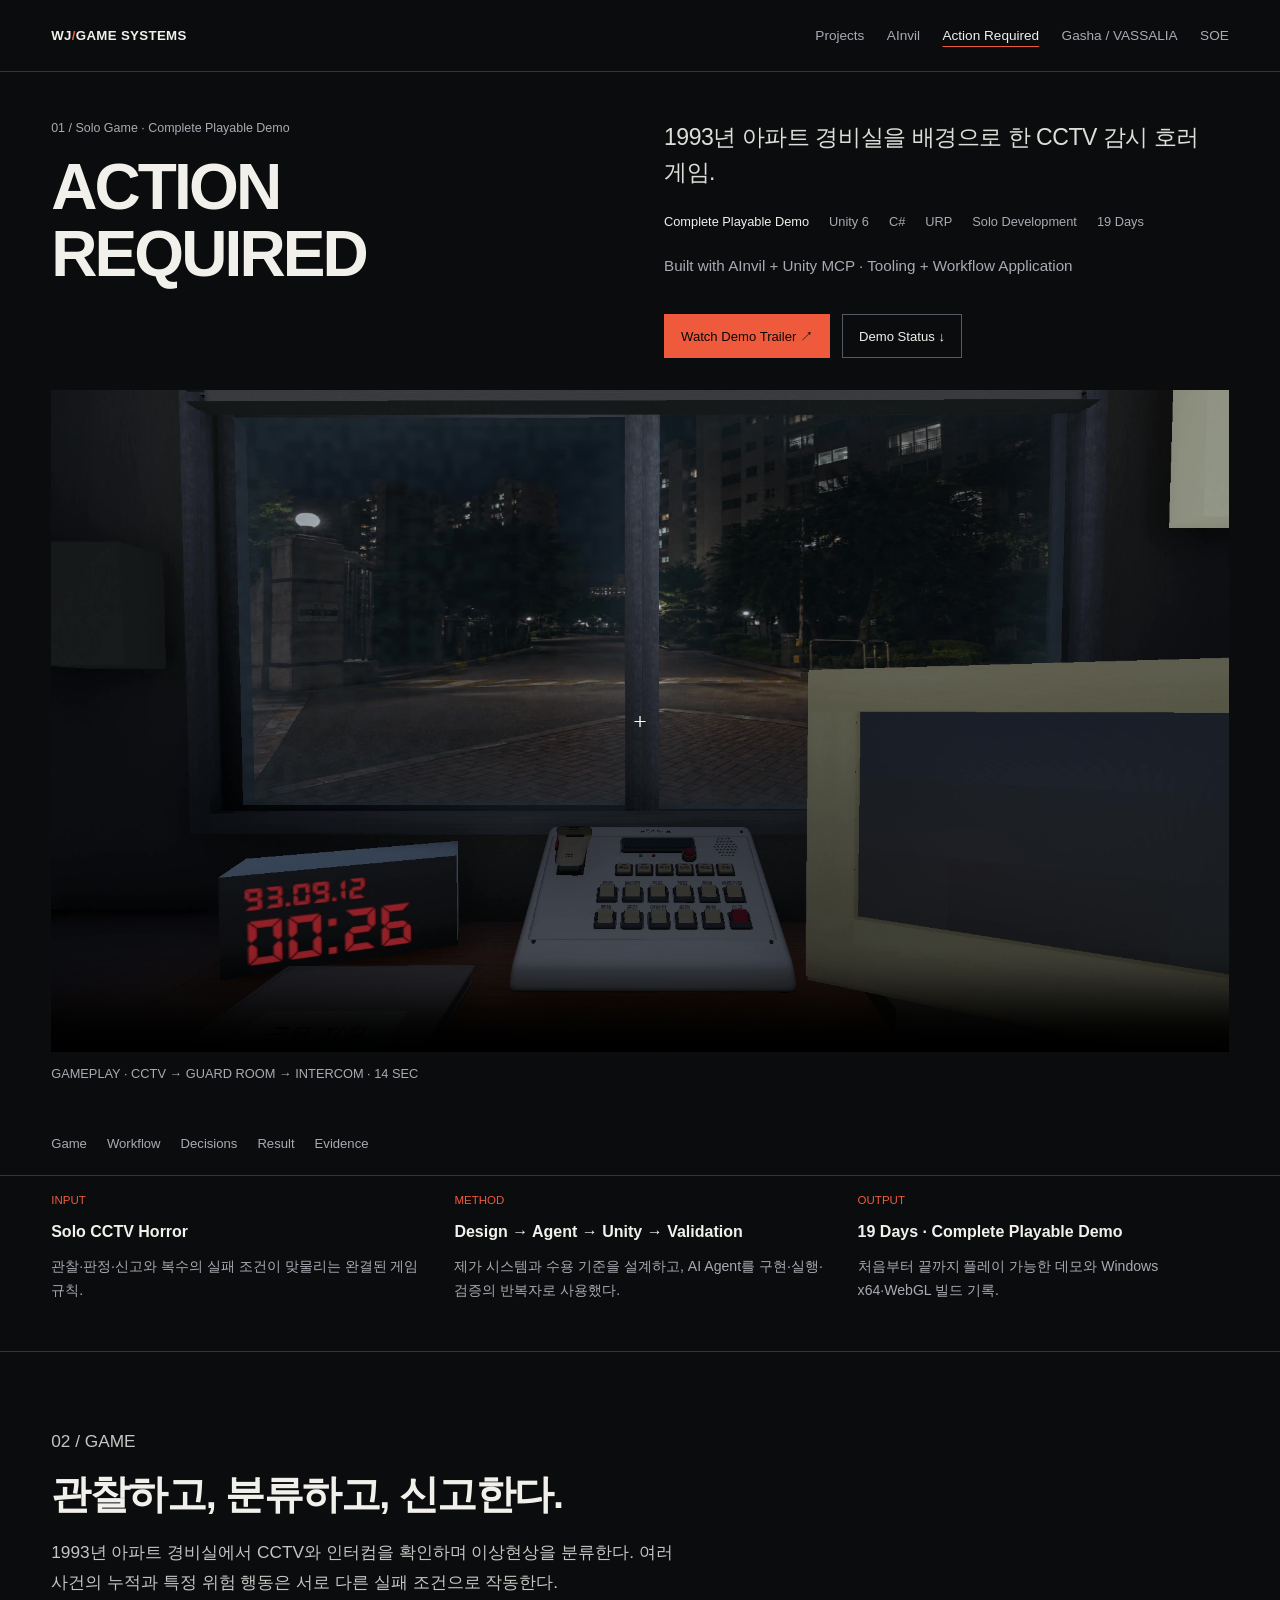
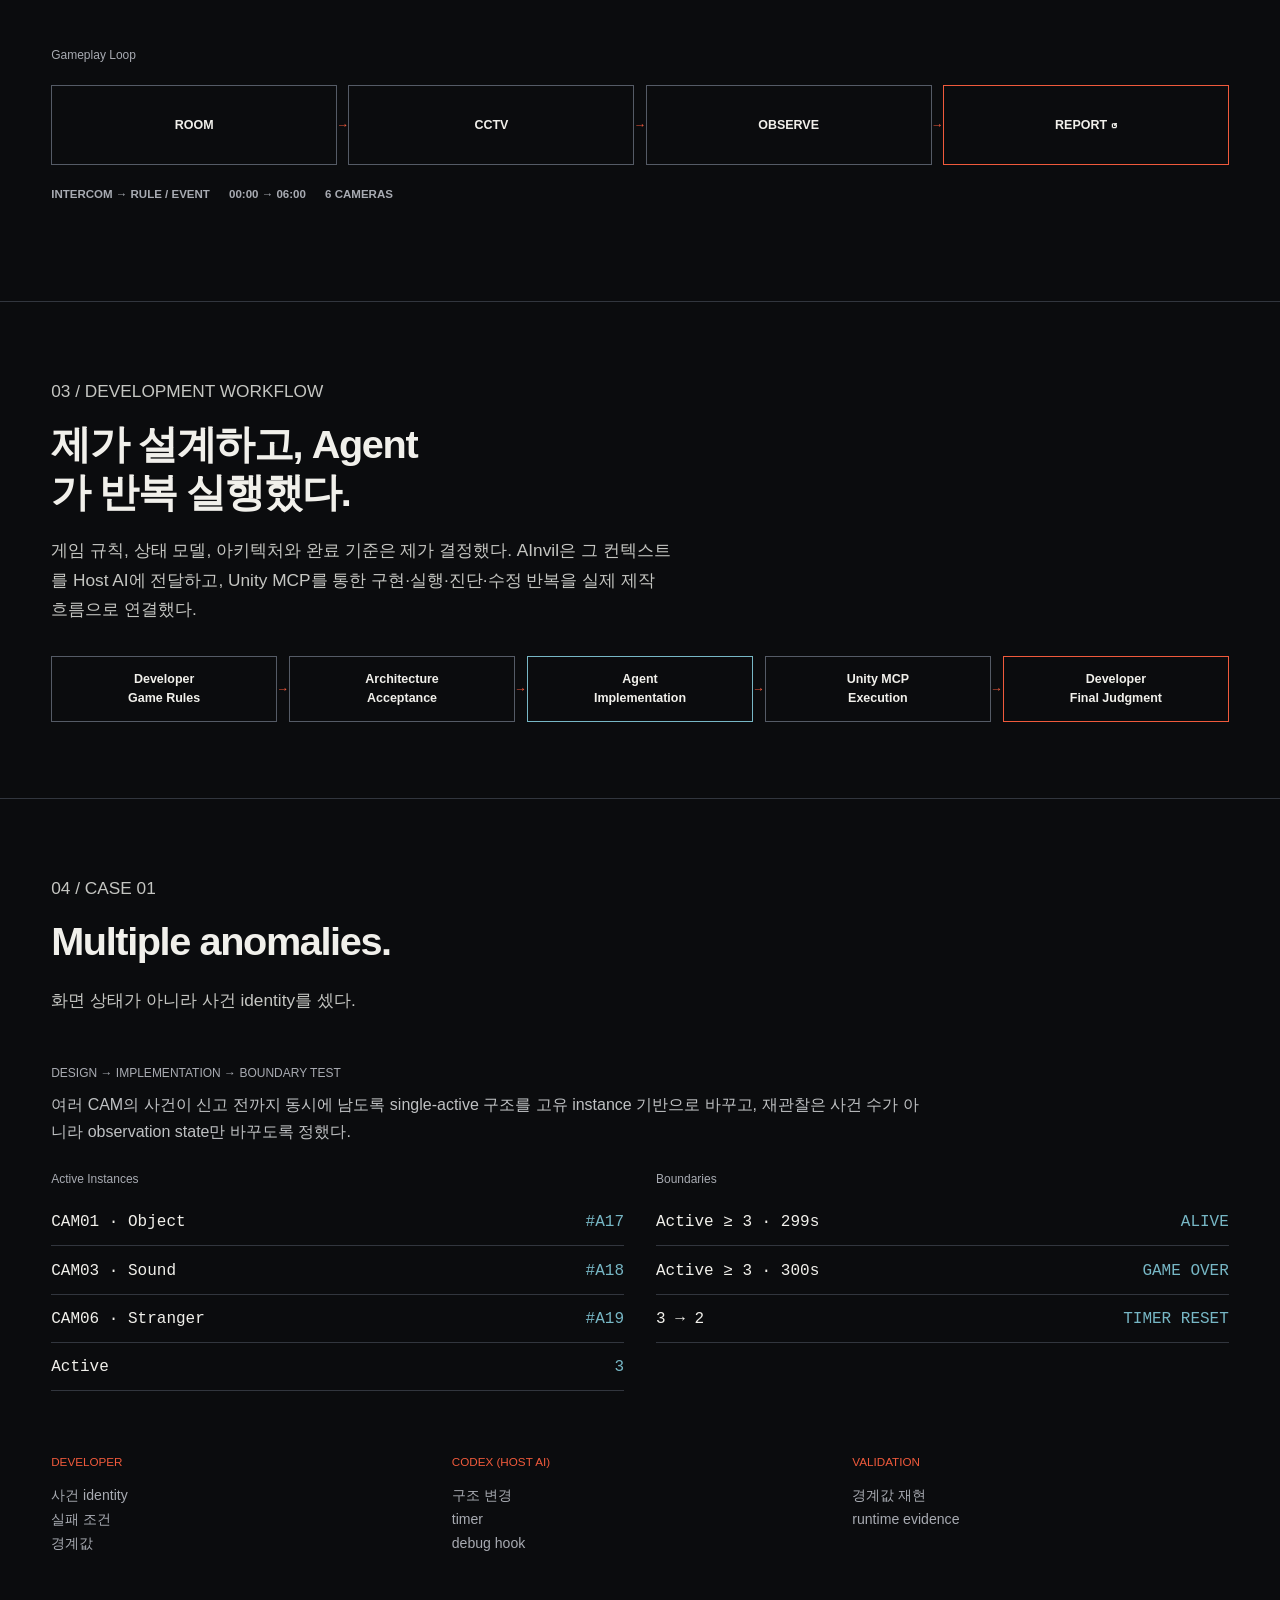
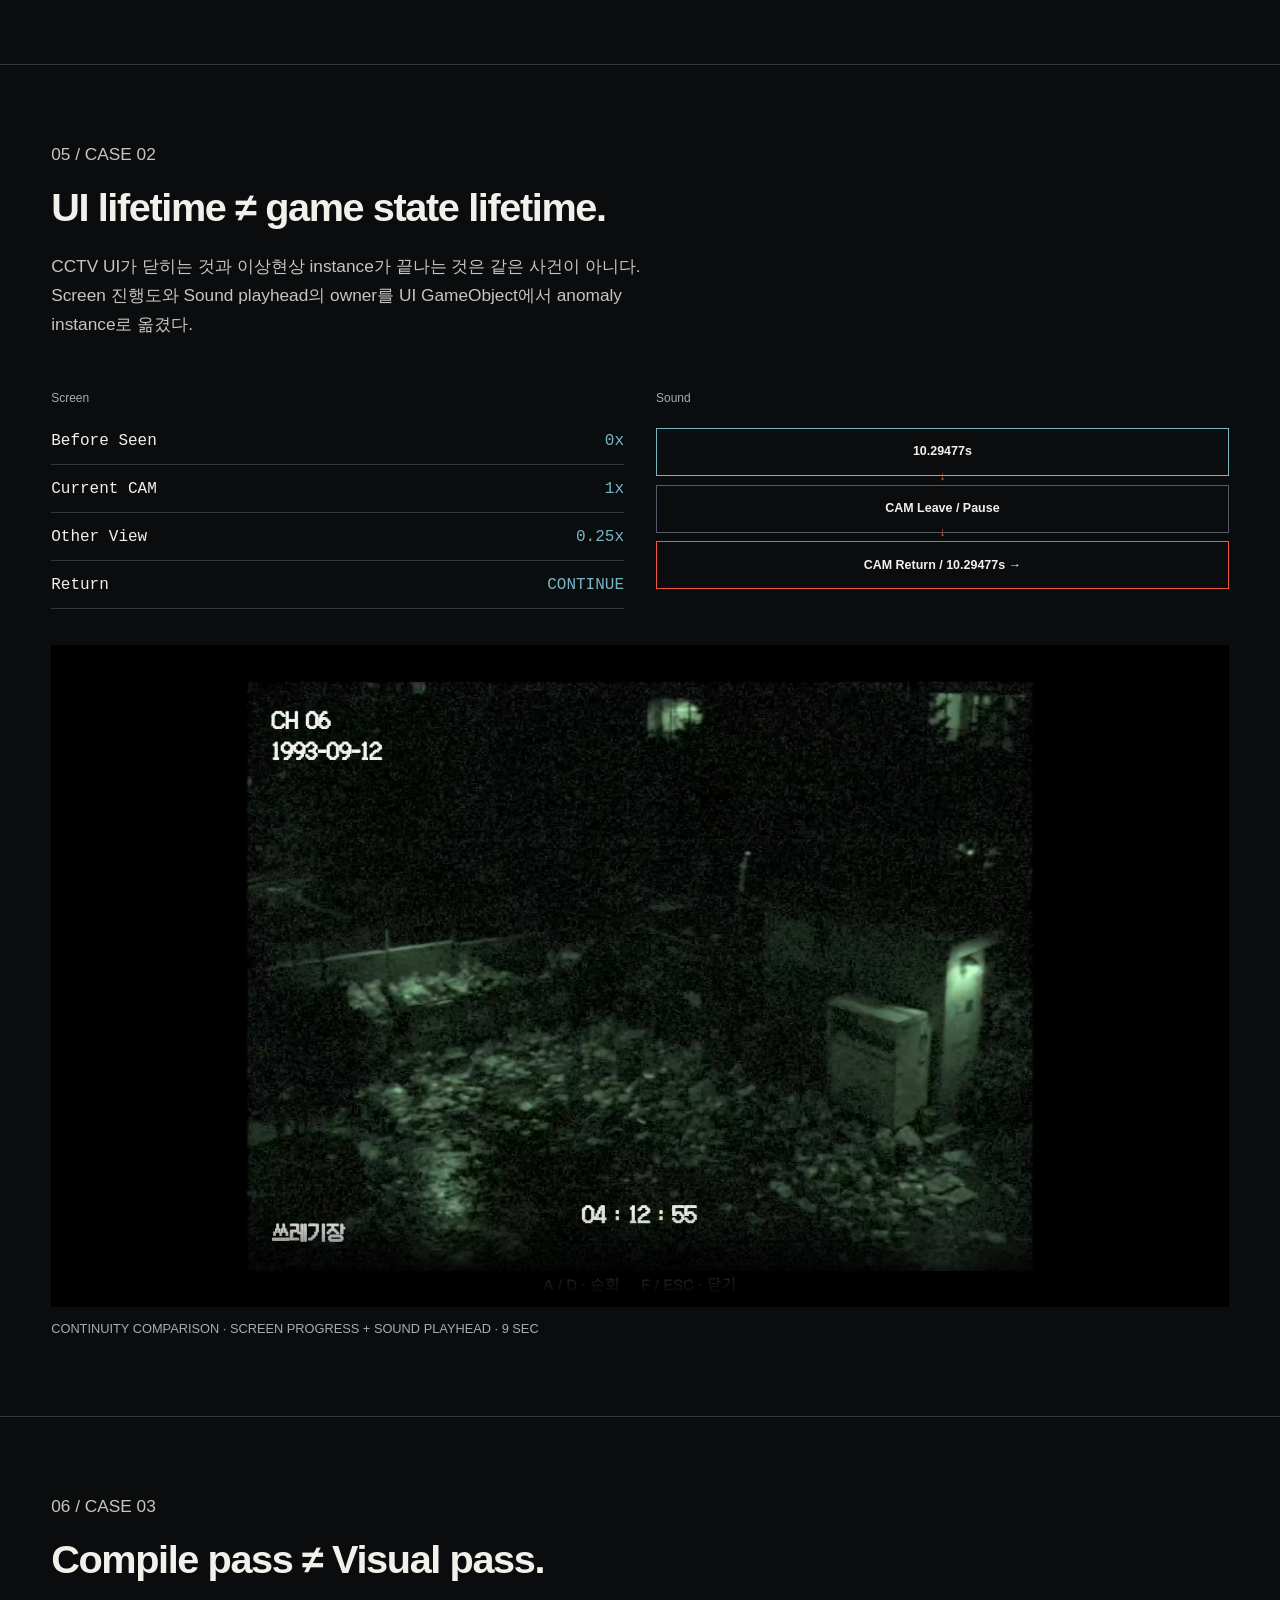
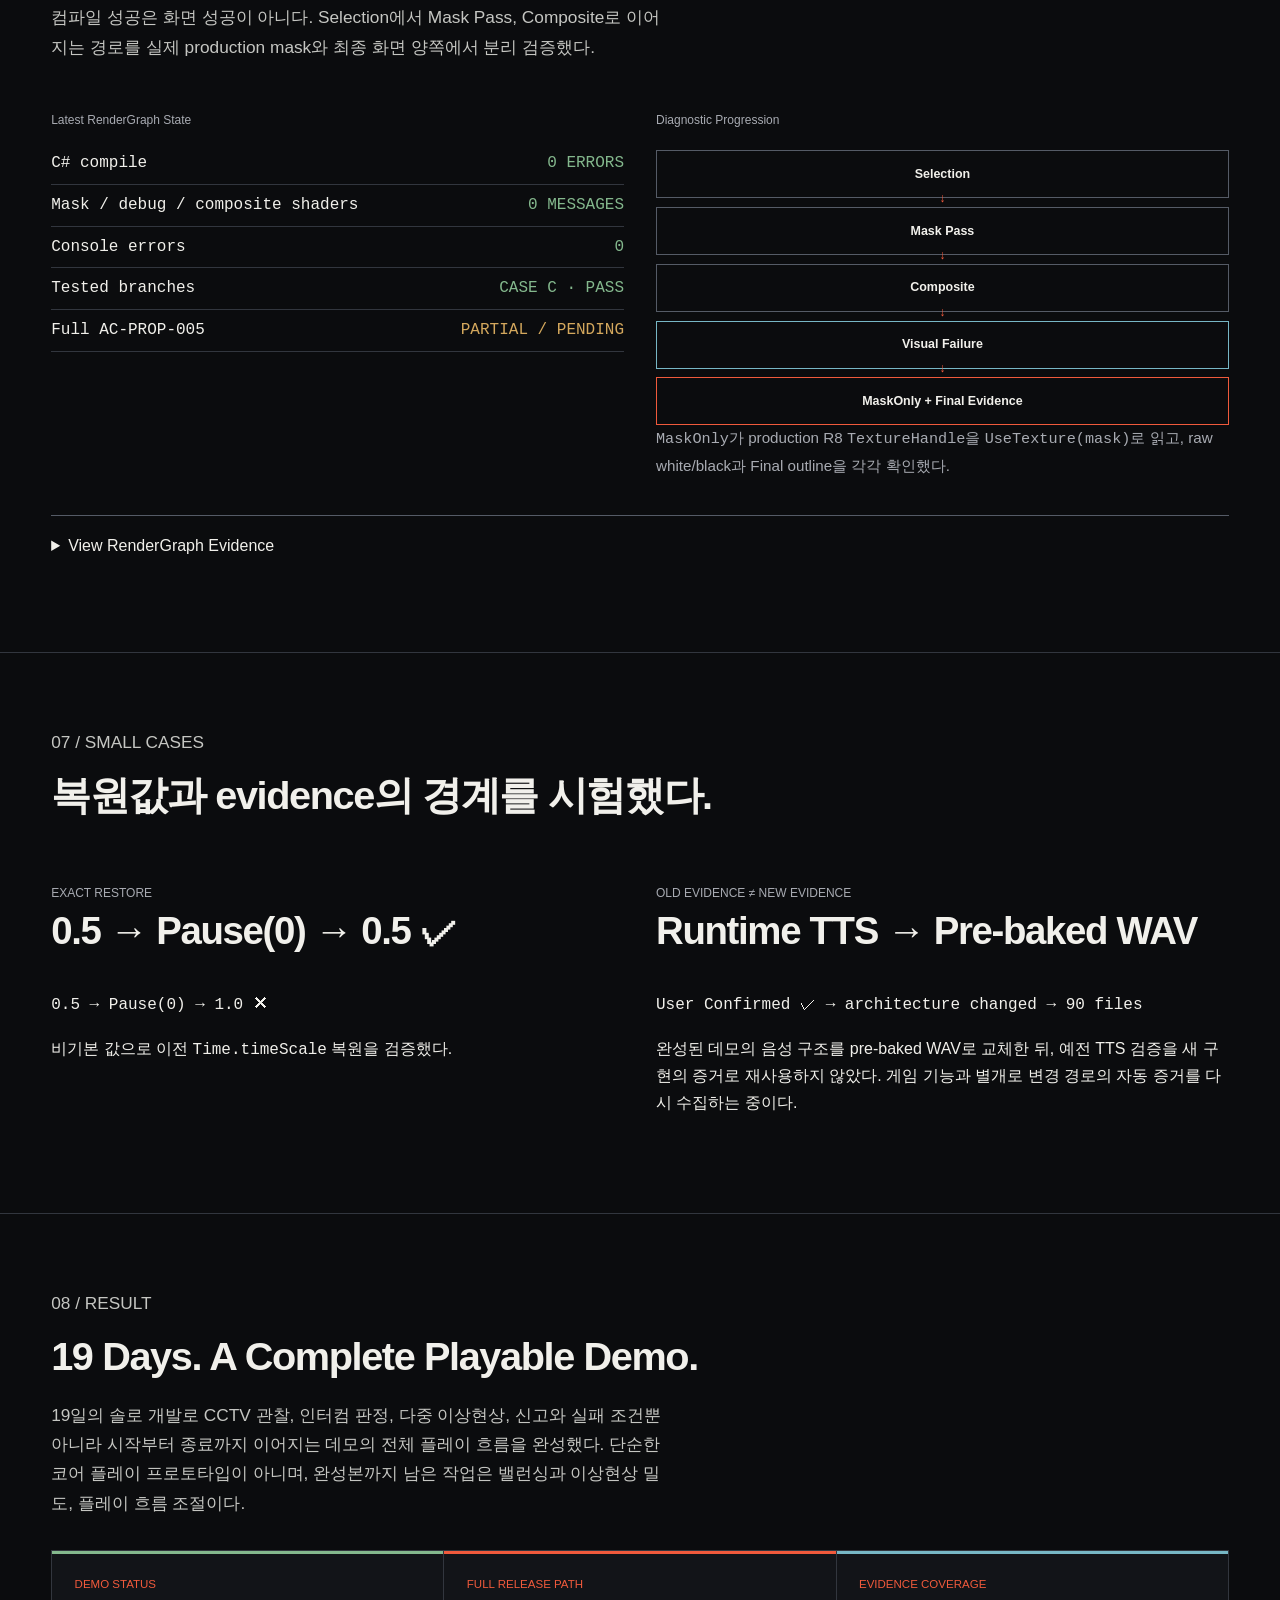
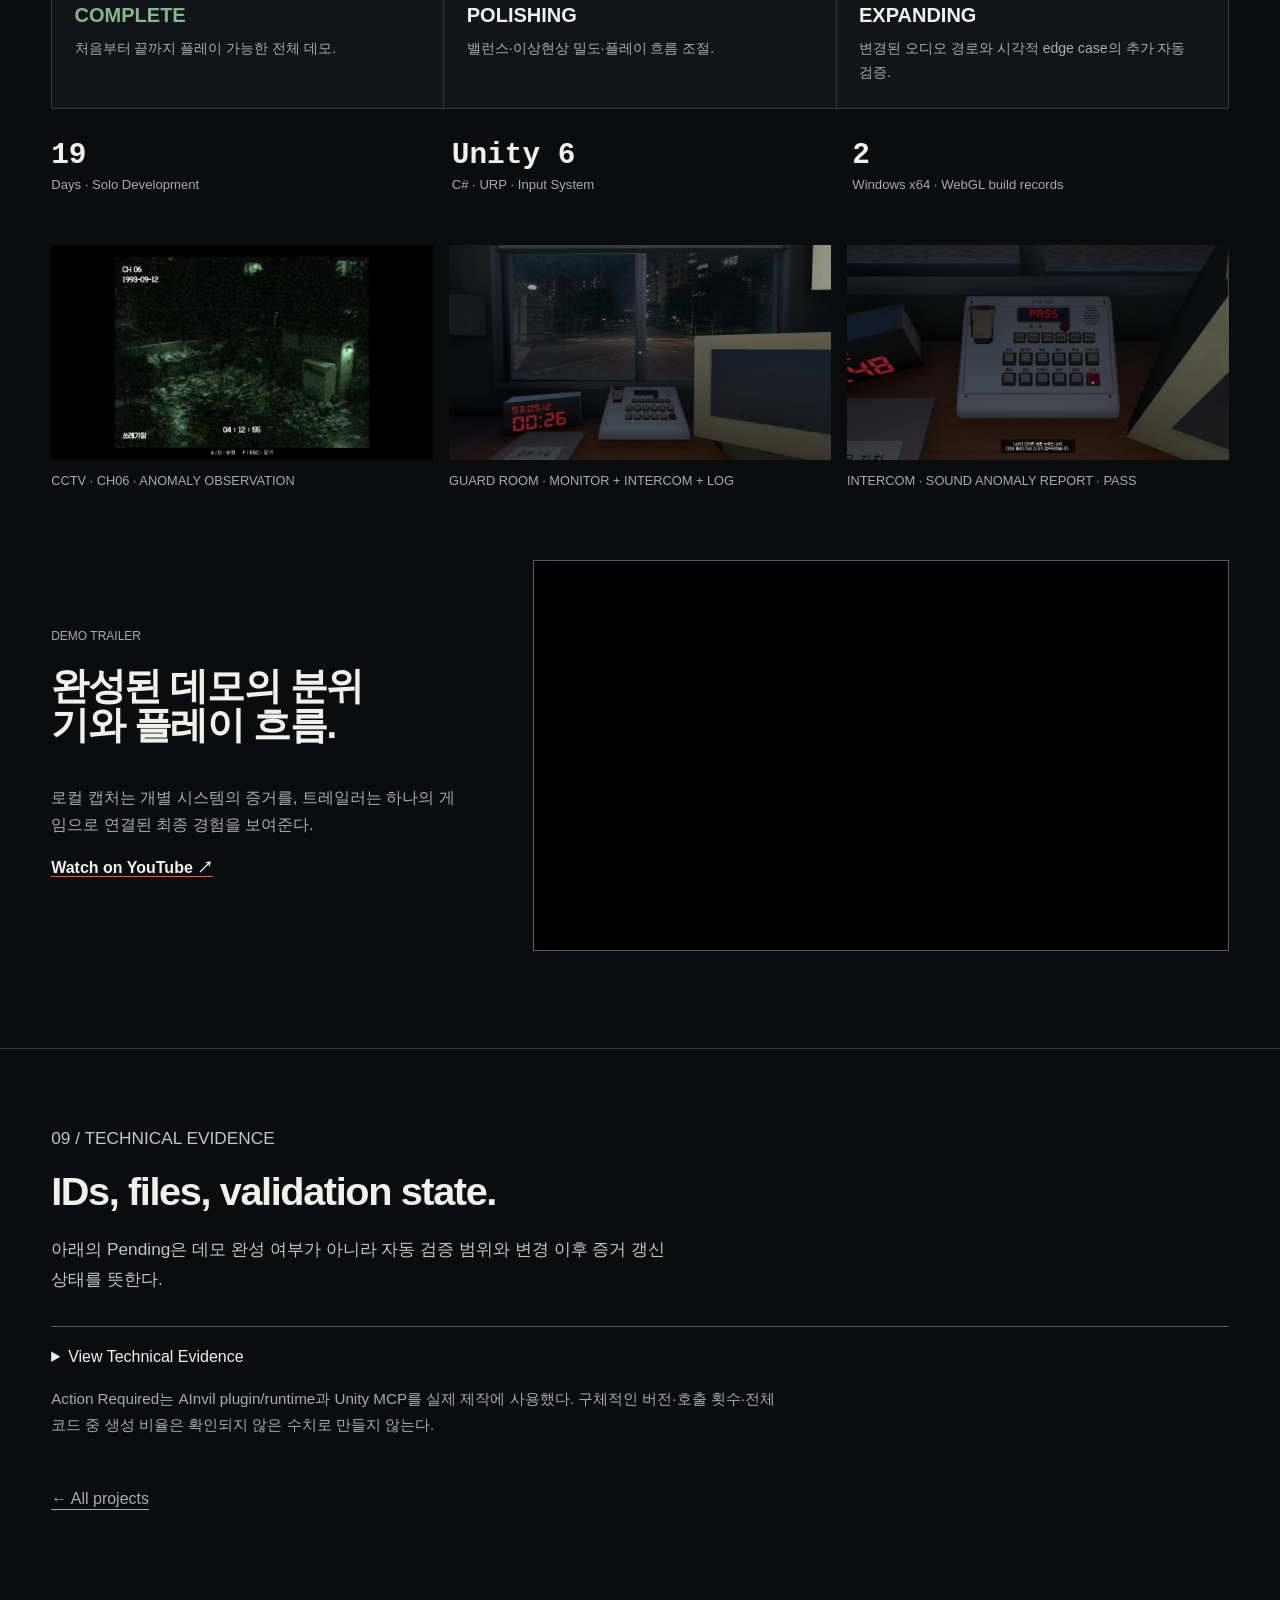
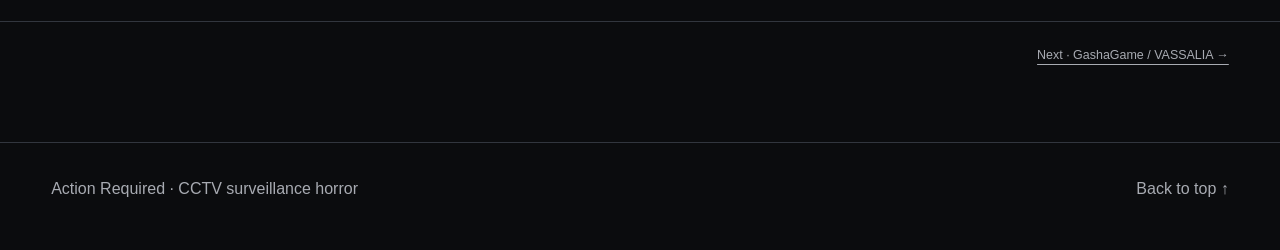
==== projects/action-required/index.html @ 894d9d66 "Initial commit" ====
<!doctype html>
<html lang="ko">
<head>
  <meta charset="utf-8"><meta name="viewport" content="width=device-width, initial-scale=1">
  <title>Action Required — Complete Playable Demo</title>
  <meta name="description" content="19일 만에 완성한 Unity CCTV 감시 호러 플레이어블 데모. AInvil과 Unity MCP를 구현과 검증에 사용한 사례.">
  <meta property="og:type" content="article"><meta property="og:title" content="Action Required — Complete Playable Demo"><meta property="og:description" content="게임 규칙, AI-assisted implementation, Unity 실행과 검증을 연결해 19일 만에 완성한 CCTV 호러 데모.">
  <link rel="icon" href="../../assets/icons/favicon.svg" type="image/svg+xml"><link rel="stylesheet" href="../../styles/base.css?v=20260905-case04"><link rel="stylesheet" href="../../styles/layout.css?v=20260905-case04"><link rel="stylesheet" href="../../styles/components.css?v=20260906-positioning01"><link rel="stylesheet" href="../../styles/project.css?v=20260906-positioning01">
  <link rel="stylesheet" href="../../styles/editorial.css?v=20260906-editorial01">
</head>
<body class="project-page action-page">
  <a class="skip-link" href="#content">본문으로 이동</a>
  <header class="site-header"><a class="wordmark" href="../../index.html">WJ<span>/</span>GAME SYSTEMS</a><nav class="site-nav" aria-label="주요 탐색"><a href="../../index.html">Projects</a><a href="../ainvil/index.html">AInvil</a><a href="./index.html" aria-current="page">Action Required</a><a href="../gashagame-vassalia/index.html">Gasha / VASSALIA</a><a href="../soe/index.html">SOE</a></nav></header>
  <main id="content">
    <section class="hero" aria-labelledby="action-title"><div class="hero-copy"><p class="eyebrow">01 / Solo Game · Complete Playable Demo</p><h1 class="long-title" id="action-title">ACTION<br>REQUIRED</h1><p class="hero-lead">1993년 아파트 경비실을 배경으로 한 CCTV 감시 호러 게임.</p><ul class="project-meta" aria-label="프로젝트 정보"><li>Complete Playable Demo</li><li>Unity 6</li><li>C#</li><li>URP</li><li>Solo Development</li><li>19 Days</li></ul><p class="hero-note">Built with AInvil + Unity MCP · Tooling + Workflow Application</p><div class="hero-actions"><a class="action-link action-link--primary" href="https://youtu.be/4WAs9jlsazg?si=5Ig5pJ_GZCzMAuBr" target="_blank" rel="noreferrer">Watch Demo Trailer ↗</a><a class="action-link" href="#result">Demo Status ↓</a></div></div><figure class="evidence-shot project-video project-video--hero"><video autoplay muted loop controls playsinline preload="metadata" poster="../../assets/ActionRequired/action-required-guard-room.jpg" aria-label="CCTV 관찰, 경비실, 인터컴으로 이어지는 Action Required 게임플레이"><source src="../../assets/ActionRequired/action-required-hero.mp4" type="video/mp4"></video><figcaption>GAMEPLAY · CCTV → GUARD ROOM → INTERCOM · 14 SEC</figcaption></figure></section>
    <nav class="case-nav" aria-label="Action Required 사례 바로가기"><a href="#game">Game</a><a href="#workflow">Workflow</a><a href="#case-01">Decisions</a><a href="#result">Result</a><a href="#evidence">Evidence</a></nav>

    <section class="project-brief" aria-label="Action Required 제작 요약">
      <article><span>INPUT</span><strong>Solo CCTV Horror</strong><p>관찰·판정·신고와 복수의 실패 조건이 맞물리는 완결된 게임 규칙.</p></article>
      <article><span>METHOD</span><strong>Design → Agent → Unity → Validation</strong><p>제가 시스템과 수용 기준을 설계하고, AI Agent를 구현·실행·검증의 반복자로 사용했다.</p></article>
      <article><span>OUTPUT</span><strong>19 Days · Complete Playable Demo</strong><p>처음부터 끝까지 플레이 가능한 데모와 Windows x64·WebGL 빌드 기록.</p></article>
    </section>

    <section class="section" id="game" aria-labelledby="game-title"><div class="section-intro"><p class="section-label">02 / GAME</p><div><h2 id="game-title">관찰하고, 분류하고, 신고한다.</h2><p>1993년 아파트 경비실에서 CCTV와 인터컴을 확인하며 이상현상을 분류한다. 여러 사건의 누적과 특정 위험 행동은 서로 다른 실패 조건으로 작동한다.</p></div></div><div class="diagram"><p class="diagram-title">Gameplay Loop</p><div class="game-loop"><div class="flow-node">ROOM</div><div class="flow-node">CCTV</div><div class="flow-node">OBSERVE</div><div class="flow-node flow-node--accent">REPORT ↺</div></div><div class="chip-row"><span class="chip">INTERCOM → RULE / EVENT</span><span class="chip">00:00 → 06:00</span><span class="chip">6 CAMERAS</span></div></div></section>

    <section class="section" id="workflow" aria-labelledby="workflow-title"><div class="section-intro"><p class="section-label">03 / DEVELOPMENT WORKFLOW</p><div><h2 id="workflow-title">제가 설계하고, Agent가 반복 실행했다.</h2><p>게임 규칙, 상태 모델, 아키텍처와 완료 기준은 제가 결정했다. AInvil은 그 컨텍스트를 Host AI에 전달하고, Unity MCP를 통한 구현·실행·진단·수정 반복을 실제 제작 흐름으로 연결했다.</p></div></div><div class="flow-row" aria-label="개발 흐름"><div class="flow-node">Developer<br>Game Rules</div><div class="flow-node">Architecture<br>Acceptance</div><div class="flow-node flow-node--cool">Agent<br>Implementation</div><div class="flow-node">Unity MCP<br>Execution</div><div class="flow-node flow-node--accent">Developer<br>Final Judgment</div></div></section>

    <section class="section" id="case-01" aria-labelledby="case-01-title"><div class="section-intro"><p class="section-label">04 / CASE 01</p><div><h2 id="case-01-title">Multiple anomalies.</h2><p class="case-subtitle">화면 상태가 아니라 사건 identity를 셌다.</p></div></div><article class="case-study"><p class="case-tag">DESIGN → IMPLEMENTATION → BOUNDARY TEST</p><p class="case-body">여러 CAM의 사건이 신고 전까지 동시에 남도록 single-active 구조를 고유 instance 기반으로 바꾸고, 재관찰은 사건 수가 아니라 observation state만 바꾸도록 정했다.</p><div class="case-split"><div class="diagram"><p class="diagram-title">Active Instances</p><div class="metric-list"><div class="metric-line"><span>CAM01 · Object</span><span>#A17</span></div><div class="metric-line"><span>CAM03 · Sound</span><span>#A18</span></div><div class="metric-line"><span>CAM06 · Stranger</span><span>#A19</span></div><div class="metric-line"><span>Active</span><span>3</span></div></div></div><div class="diagram"><p class="diagram-title">Boundaries</p><div class="metric-list"><div class="metric-line"><span>Active ≥ 3 · 299s</span><span class="status-pass">ALIVE</span></div><div class="metric-line"><span>Active ≥ 3 · 300s</span><span class="status-fail">GAME OVER</span></div><div class="metric-line"><span>3 → 2</span><span>TIMER RESET</span></div></div></div></div><div class="ownership-grid"><div><strong>DEVELOPER</strong><p>사건 identity<br>실패 조건<br>경계값</p></div><div><strong>CODEX (HOST AI)</strong><p>구조 변경<br>timer<br>debug hook</p></div><div><strong>VALIDATION</strong><p>경계값 재현<br>runtime evidence</p></div></div></article></section>

    <section class="section" id="case-02" aria-labelledby="case-02-title"><div class="section-intro"><p class="section-label">05 / CASE 02</p><div><h2 id="case-02-title">UI lifetime ≠ game state lifetime.</h2><p>CCTV UI가 닫히는 것과 이상현상 instance가 끝나는 것은 같은 사건이 아니다. Screen 진행도와 Sound playhead의 owner를 UI GameObject에서 anomaly instance로 옮겼다.</p></div></div><div class="case-split"><article class="evidence-card"><p class="diagram-title">Screen</p><div class="metric-list"><div class="metric-line"><span>Before Seen</span><span>0x</span></div><div class="metric-line"><span>Current CAM</span><span>1x</span></div><div class="metric-line"><span>Other View</span><span>0.25x</span></div><div class="metric-line"><span>Return</span><span>CONTINUE</span></div></div></article><article class="evidence-card"><p class="diagram-title">Sound</p><div class="vertical-flow"><div class="flow-node flow-node--cool">10.29477s</div><div class="flow-node">CAM Leave / Pause</div><div class="flow-node flow-node--accent">CAM Return / 10.29477s →</div></div></article></div><figure class="evidence-shot project-video evidence-shot--wide method-note"><video controls muted loop playsinline preload="metadata" poster="../../assets/ActionRequired/action-required-cctv.png.jpg" aria-label="CCTV 화면과 소리 이상현상의 진행 상태가 카메라 전환 뒤에도 이어지는 비교 영상"><source src="../../assets/ActionRequired/screen-sound-continuity.mp4" type="video/mp4"></video><figcaption>CONTINUITY COMPARISON · SCREEN PROGRESS + SOUND PLAYHEAD · 9 SEC</figcaption></figure></section>

    <section class="section" id="case-03" aria-labelledby="case-03-title"><div class="section-intro"><p class="section-label">06 / CASE 03</p><div><h2 id="case-03-title">Compile pass ≠ Visual pass.</h2><p>컴파일 성공은 화면 성공이 아니다. Selection에서 Mask Pass, Composite로 이어지는 경로를 실제 production mask와 최종 화면 양쪽에서 분리 검증했다.</p></div></div>
      <div class="case-split"><article class="evidence-card"><p class="diagram-title">Latest RenderGraph State</p><ul class="status-list"><li><span>C# compile</span><span class="status-pass">0 ERRORS</span></li><li><span>Mask / debug / composite shaders</span><span class="status-pass">0 MESSAGES</span></li><li><span>Console errors</span><span class="status-pass">0</span></li><li><span>Tested branches</span><span class="status-pass">CASE C · PASS</span></li><li><span>Full AC-PROP-005</span><span class="status-pending">PARTIAL / PENDING</span></li></ul></article><article class="evidence-card"><p class="diagram-title">Diagnostic Progression</p><div class="vertical-flow"><div class="flow-node">Selection</div><div class="flow-node">Mask Pass</div><div class="flow-node">Composite</div><div class="flow-node flow-node--cool">Visual Failure</div><div class="flow-node flow-node--accent">MaskOnly + Final Evidence</div></div><p class="hero-note"><code>MaskOnly</code>가 production R8 <code>TextureHandle</code>을 <code>UseTexture(mask)</code>로 읽고, raw white/black과 Final outline을 각각 확인했다.</p></article></div>
      <details class="technical-details method-note"><summary>View RenderGraph Evidence</summary><div class="technical-details__body"><div class="diagram"><p class="diagram-title">Verified Branches</p><div class="metric-list"><div class="metric-line"><span>MaskOnly · Monitor</span><span>renderer 1 · draws 4 · white 255 / black 0 · PASS</span></div><div class="metric-line"><span>MaskOnly · Intercom Channel03</span><span>renderers 2 · draws 2 · Channel03 only · PASS</span></div><div class="metric-line"><span>Selection Clear</span><span>draws 0 · black 0 · PASS</span></div><div class="metric-line"><span>Final · Monitor</span><span>red outline · full silhouette · no interior tint · PASS</span></div><div class="metric-line"><span>Final · Intercom Channel03</span><span>Channel03 only outline · no whole-object bleed · PASS</span></div></div><p class="hero-note">초기 MaskOnly 흰색이 post-processing 때문에 약 RGB(197,208,218)로 측정되어 진단 pass만 <code>AfterRenderingPostProcessing</code>으로 이동했다. production Final 경로는 바꾸지 않았고, 재실행에서 정확한 white 255 / black 0을 확인했다.</p></div><div class="evidence-gallery" aria-label="RenderGraph 검증 캡처"><figure class="evidence-shot"><img src="../../assets/images/selection-mask-simple-raw.png" alt="Monitor 선택 시 흰색 mask와 검은 배경"><figcaption>MASKONLY · MONITOR · draws 4 · PASS</figcaption></figure><figure class="evidence-shot"><img src="../../assets/images/selection-final-simple.png" alt="Monitor에 적용된 빨간 선택 outline"><figcaption>FINAL · MONITOR · OUTLINE PASS</figcaption></figure><figure class="evidence-shot"><img src="../../assets/images/selection-mask-intercom-raw.png" alt="Intercom Channel03만 흰색으로 표시된 mask"><figcaption>MASKONLY · INTERCOM CHANNEL03 · draws 2 · PASS</figcaption></figure><figure class="evidence-shot"><img src="../../assets/images/selection-final-intercom.png" alt="Intercom Channel03에만 적용된 빨간 outline"><figcaption>FINAL · CHANNEL03 ONLY · PASS</figcaption></figure><figure class="evidence-shot evidence-shot--wide"><img src="../../assets/images/selection-mask-clear-raw.png" alt="선택 해제 뒤 완전히 검은 mask"><figcaption>SELECTION CLEAR · draws 0 · black 0 · PASS</figcaption></figure></div><p class="hero-note method-note">남은 전체 수용 범위: occlusion/depth, distance/scale ±1 px, hard-edge/submesh continuity, window/empty traversal. 따라서 검증한 분기는 PASS지만 AC-PROP-005 전체 자동 검증은 확장 중이다.</p></div></details>
    </section>

    <section class="section" id="small-cases" aria-labelledby="small-title"><div class="section-intro"><p class="section-label">07 / SMALL CASES</p><div><h2 id="small-title">복원값과 evidence의 경계를 시험했다.</h2></div></div><div class="small-cases"><article class="case-study"><p class="case-tag">EXACT RESTORE</p><h3>0.5 → Pause(0) → 0.5 ✓</h3><p><code>0.5 → Pause(0) → 1.0 ✕</code></p><p>비기본 값으로 이전 <code>Time.timeScale</code> 복원을 검증했다.</p></article><article class="case-study"><p class="case-tag">OLD EVIDENCE ≠ NEW EVIDENCE</p><h3>Runtime TTS → Pre-baked WAV</h3><p><code>User Confirmed ✓ → architecture changed → 90 files</code></p><p>완성된 데모의 음성 구조를 pre-baked WAV로 교체한 뒤, 예전 TTS 검증을 새 구현의 증거로 재사용하지 않았다. 게임 기능과 별개로 변경 경로의 자동 증거를 다시 수집하는 중이다.</p></article></div></section>

    <section class="section" id="result" aria-labelledby="result-title"><div class="section-intro"><p class="section-label">08 / RESULT</p><div><h2 id="result-title">19 Days. A Complete Playable Demo.</h2><p>19일의 솔로 개발로 CCTV 관찰, 인터컴 판정, 다중 이상현상, 신고와 실패 조건뿐 아니라 시작부터 종료까지 이어지는 데모의 전체 플레이 흐름을 완성했다. 단순한 코어 플레이 프로토타입이 아니며, 완성본까지 남은 작업은 밸런싱과 이상현상 밀도, 플레이 흐름 조절이다.</p></div></div><div class="release-status" aria-label="프로젝트 완성 상태"><article class="release-status__complete"><span>DEMO STATUS</span><strong>COMPLETE</strong><p>처음부터 끝까지 플레이 가능한 전체 데모.</p></article><article><span>FULL RELEASE PATH</span><strong>POLISHING</strong><p>밸런스·이상현상 밀도·플레이 흐름 조절.</p></article><article><span>EVIDENCE COVERAGE</span><strong>EXPANDING</strong><p>변경된 오디오 경로와 시각적 edge case의 추가 자동 검증.</p></article></div><div class="stat-row"><div><strong>19</strong><span>Days · Solo Development</span></div><div><strong>Unity 6</strong><span>C# · URP · Input System</span></div><div><strong>2</strong><span>Windows x64 · WebGL build records</span></div></div><div class="result-gallery"><figure class="evidence-shot"><img src="../../assets/ActionRequired/action-required-cctv.png.jpg" alt="CH06 쓰레기장 이상현상을 관찰하는 CCTV 화면"><figcaption>CCTV · CH06 · ANOMALY OBSERVATION</figcaption></figure><figure class="evidence-shot"><img src="../../assets/ActionRequired/action-required-guard-room.jpg" alt="CCTV 모니터, 인터컴, 근무일지가 배치된 1993년 경비실"><figcaption>GUARD ROOM · MONITOR + INTERCOM + LOG</figcaption></figure><figure class="evidence-shot"><img src="../../assets/ActionRequired/action-required-intercom.jpg" alt="소리 이상현상 신고가 접수된 인터컴 판정 화면"><figcaption>INTERCOM · SOUND ANOMALY REPORT · PASS</figcaption></figure></div><div class="trailer-block"><div><p class="diagram-title">DEMO TRAILER</p><h3>완성된 데모의 분위기와 플레이 흐름.</h3><p>로컬 캡처는 개별 시스템의 증거를, 트레일러는 하나의 게임으로 연결된 최종 경험을 보여준다.</p><a class="text-link" href="https://youtu.be/4WAs9jlsazg?si=5Ig5pJ_GZCzMAuBr" target="_blank" rel="noreferrer">Watch on YouTube ↗</a></div><div class="video-embed"><iframe src="https://www.youtube-nocookie.com/embed/4WAs9jlsazg" title="조치 요망 (ACTION REQUIRED) 데모 트레일러" loading="lazy" allow="accelerometer; autoplay; clipboard-write; encrypted-media; gyroscope; picture-in-picture; web-share" allowfullscreen></iframe></div></div></section>

    <section class="section" id="evidence" aria-labelledby="evidence-title"><div class="section-intro"><p class="section-label">09 / TECHNICAL EVIDENCE</p><div><h2 id="evidence-title">IDs, files, validation state.</h2><p>아래의 Pending은 데모 완성 여부가 아니라 자동 검증 범위와 변경 이후 증거 갱신 상태를 뜻한다.</p></div></div><details class="technical-details"><summary>View Technical Evidence</summary><div class="technical-details__body"><table class="evidence-table"><thead><tr><th>Case</th><th>Design</th><th>Code</th><th>Validation</th></tr></thead><tbody><tr><td>Multiple anomalies</td><td><code>REQ-OBS-003/007/008/015</code></td><td><code>AnomalyScheduler</code><br><code>CctvController</code><br><code>GuardRoomDebugHooks</code></td><td><code>AC-OBS-010~016</code><br>일부 자동 검증 확장 중</td></tr><tr><td>Screen / Sound</td><td><code>REQ-OBS-003/007/008</code></td><td><code>AnomalyScheduler.ScreenElapsedSeconds</code><br><code>SoundAnomalyController</code></td><td><code>AC-OBS-017/018</code><br>Runtime Tested</td></tr><tr><td>Selection mask</td><td><code>REQ-PROP-005</code><br><code>TASK-PROP-004</code></td><td><code>SelectionSilhouetteRendererFeature</code><br><code>SelectionHighlightRegistry</code></td><td><code>VAL-PROP-005-MASK-SIMPLE / CLEAR / INTERCOM</code><br>Case C tested branches PASS<br>Full edge-case automation expanding</td></tr><tr><td>Pause</td><td><code>REQ-UI-PAUSE-001~005</code></td><td><code>PauseMenuController</code></td><td><code>VAL-UI-PAUSE-001~005</code><br>Runtime Tested</td></tr><tr><td>Intercom</td><td><code>REQ-INTERCOM-001~015</code></td><td><code>IntercomController</code><br>conversation JSON · 90 WAV</td><td>Core User Confirmed<br>변경된 audio path evidence refresh</td></tr></tbody></table></div></details><p class="hero-note">Action Required는 AInvil plugin/runtime과 Unity MCP를 실제 제작에 사용했다. 구체적인 버전·호출 횟수·전체 코드 중 생성 비율은 확인되지 않은 수치로 만들지 않는다.</p><a class="back-link" href="../../index.html">← All projects</a></section>
    <nav class="project-pagination project-pagination--standalone" aria-label="다음 프로젝트"><span></span><a href="../gashagame-vassalia/index.html">Next · GashaGame / VASSALIA →</a></nav>
  </main>
  <footer class="site-footer"><p>Action Required · CCTV surveillance horror</p><a href="#content">Back to top ↑</a></footer>
  <script src="../../scripts/media-preferences.js"></script>
</body>
</html>
---- styles/base.css ----
:root {
  color-scheme: dark;
  --bg: #0b0c0e;
  --surface: #121418;
  --surface-raised: #181b20;
  --text: #f1f0eb;
  --muted: #a8abb2;
  --line: #32363e;
  --line-strong: #555b66;
  --accent: #f05a3c;
  --accent-cool: #77b7c5;
  --success: #84b88d;
  --pending: #d4a85d;
  --danger: #ed6a5a;
  --max-width: 1180px;
  --gutter: clamp(1.25rem, 4vw, 3.5rem);
  --space-section: clamp(5rem, 10vw, 9rem);
  --sans: Inter, Pretendard, "Noto Sans KR", "Segoe UI", sans-serif;
  --mono: "SFMono-Regular", Consolas, "Liberation Mono", monospace;
}

* { box-sizing: border-box; }

html {
  scroll-behavior: smooth;
  background: var(--bg);
}

body {
  margin: 0;
  background: var(--bg);
  color: var(--text);
  font-family: var(--sans);
  font-size: 1rem;
  line-height: 1.7;
  text-rendering: optimizeLegibility;
}

a { color: inherit; }
img, video { display: block; max-width: 100%; }
button, input, textarea, select { font: inherit; }

:focus-visible {
  outline: 3px solid var(--accent-cool);
  outline-offset: 4px;
}

::selection {
  background: var(--accent);
  color: #080808;
}

h1, h2, h3, p { margin-top: 0; }
h1, h2, h3 { line-height: 1.04; letter-spacing: -0.035em; }

.skip-link {
  position: fixed;
  z-index: 100;
  top: 1rem;
  left: 1rem;
  padding: .7rem 1rem;
  background: var(--text);
  color: var(--bg);
  transform: translateY(-180%);
}

.skip-link:focus { transform: translateY(0); }

@media (prefers-reduced-motion: reduce) {
  html { scroll-behavior: auto; }
  *, *::before, *::after {
    animation-duration: .01ms !important;
    animation-iteration-count: 1 !important;
    transition-duration: .01ms !important;
  }
}
---- styles/layout.css ----
.site-header,
.site-footer,
main {
  width: min(100%, var(--max-width));
  margin-inline: auto;
  padding-inline: var(--gutter);
}

.site-header {
  min-height: 5rem;
  display: flex;
  align-items: center;
  justify-content: space-between;
  gap: 2rem;
  border-bottom: 1px solid var(--line);
}

.site-nav {
  display: flex;
  flex-wrap: wrap;
  gap: clamp(1rem, 3vw, 2.25rem);
}

.home-hero {
  min-height: min(760px, calc(100svh - 5rem));
  display: grid;
  align-content: center;
  padding-block: clamp(5rem, 12vw, 10rem);
}

.project-index { padding-block: var(--space-section); }

.section-heading {
  display: grid;
  grid-template-columns: minmax(9rem, 1fr) 3fr;
  align-items: end;
  gap: 2rem;
  padding-bottom: 2rem;
  border-bottom: 1px solid var(--line-strong);
}

.project-grid {
  display: grid;
  grid-template-columns: repeat(2, minmax(0, 1fr));
}

.site-footer {
  display: flex;
  justify-content: space-between;
  gap: 2rem;
  padding-block: 2rem 3rem;
  border-top: 1px solid var(--line);
  color: var(--muted);
}

@media (max-width: 720px) {
  .site-header { flex-direction: column; align-items: stretch; gap: 1rem; padding-block: 1.25rem; }
  .site-nav { justify-content: flex-start; font-size: .875rem; }
  .home-hero { min-height: 72svh; }
  .section-heading { grid-template-columns: 1fr; gap: .35rem; }
  .project-grid { grid-template-columns: 1fr; }
  .site-footer { flex-direction: column; }
}
---- styles/components.css ----
.wordmark {
  font: 700 .83rem/1 var(--mono);
  letter-spacing: .08em;
  text-decoration: none;
  white-space: nowrap;
}

.wordmark span { color: var(--accent); }

.site-nav a,
.site-footer a {
  color: var(--muted);
  text-decoration-color: transparent;
  text-underline-offset: .35rem;
}

.site-nav a:hover,
.site-footer a:hover { color: var(--text); text-decoration-color: var(--accent); }

.eyebrow,
.section-number,
.project-kicker,
.card-status {
  color: var(--accent);
  font: 700 .78rem/1.4 var(--mono);
  letter-spacing: .1em;
  text-transform: uppercase;
}

.home-hero h1 {
  max-width: 11ch;
  margin-bottom: .6rem;
  font-size: clamp(4rem, 13vw, 10.5rem);
  font-weight: 800;
  letter-spacing: -.075em;
}

.developer-role {
  margin-bottom: 2rem;
  color: var(--accent);
  font: 700 clamp(.9rem, 1.8vw, 1.2rem)/1.4 var(--mono);
  letter-spacing: .06em;
  text-transform: uppercase;
}

.hero-statement {
  max-width: 26ch;
  margin-bottom: 1rem;
  color: #d4d4d0;
  font-size: clamp(1.35rem, 3.2vw, 2.3rem);
  line-height: 1.45;
  letter-spacing: -.025em;
}

.hero-capabilities {
  max-width: 54rem;
  margin-bottom: 1.5rem;
  color: var(--muted);
  font: 700 .82rem/1.7 var(--mono);
  letter-spacing: .035em;
}

.hero-actions {
  display: flex;
  flex-wrap: wrap;
  gap: .75rem;
  margin-bottom: clamp(3rem, 7vw, 5.5rem);
}

.action-link {
  display: inline-flex;
  align-items: center;
  min-height: 2.8rem;
  padding: .65rem 1rem;
  border: 1px solid var(--line-strong);
  color: var(--text);
  font: 700 .78rem/1 var(--mono);
  letter-spacing: .04em;
  text-decoration: none;
}

.action-link:hover { border-color: var(--accent); color: var(--accent); }
.action-link--primary { border-color: var(--accent); background: var(--accent); color: #080808; }
.action-link--primary:hover { background: transparent; }

.signal-path {
  display: grid;
  grid-template-columns: auto minmax(1.5rem, 1fr) auto minmax(1.5rem, 1fr) auto;
  align-items: center;
  max-width: 42rem;
  font: 700 .76rem/1 var(--mono);
  letter-spacing: .08em;
}

.signal-path i { height: 1px; background: var(--line-strong); }

.section-heading h2 {
  margin-bottom: 0;
  font-size: clamp(3rem, 7vw, 6rem);
}

.section-number { margin-bottom: .65rem; }

.project-card {
  position: relative;
  min-height: 24rem;
  padding: clamp(1.5rem, 4vw, 3rem);
  border-right: 1px solid var(--line);
  border-bottom: 1px solid var(--line);
  display: flex;
  flex-direction: column;
  align-items: flex-start;
}

.project-card:nth-child(odd) { border-left: 1px solid var(--line); }
.project-card--primary { box-shadow: inset 0 3px 0 var(--accent); }
.project-card--game { box-shadow: inset 0 3px 0 var(--accent-cool); }
.project-card--architecture { box-shadow: inset 0 3px 0 var(--pending); }
.project-card--team { background: var(--surface); }

.project-card__media {
  width: 100%;
  aspect-ratio: 16 / 9;
  margin: 1.25rem 0;
  border: 1px solid var(--line);
  object-fit: cover;
  background: #000;
  filter: saturate(.82) contrast(1.04);
  transition: filter 180ms ease, transform 180ms ease;
}

.project-card:hover .project-card__media { filter: saturate(1) contrast(1.02); transform: translateY(-2px); }

.project-card h3 {
  margin: 0 0 1rem;
  font-size: clamp(2rem, 5vw, 4.2rem);
}

.project-type { max-width: 27rem; margin-bottom: .4rem; font-size: 1.12rem; }
.project-route { color: var(--muted); font-family: var(--mono); font-size: .86rem; }

.text-link {
  margin-top: 2rem;
  font-weight: 700;
  text-decoration: none;
  border-bottom: 1px solid var(--accent);
}

.text-link:hover { color: var(--accent); }
.card-status { margin-top: 2rem; color: var(--muted); }
.site-footer p { margin-bottom: 0; }

@media (max-width: 720px) {
  .home-hero h1 { font-size: clamp(2.5rem, 14.5vw, 5.5rem); }
  .signal-path { font-size: .67rem; }
  .project-card { min-height: 19rem; border-left: 1px solid var(--line); }
}
---- styles/project.css ----
.project-page main { overflow: hidden; }

.hero,
.section {
  width: min(100%, var(--max-width));
  margin-inline: auto;
  padding-inline: var(--gutter);
}

.hero {
  min-height: min(780px, calc(100svh - 5rem));
  display: grid;
  grid-template-columns: minmax(0, 1.05fr) minmax(19rem, .95fr);
  align-items: center;
  gap: clamp(2rem, 6vw, 6rem);
  padding-block: clamp(4rem, 9vw, 8rem);
}

.hero-copy h1 {
  margin: .25rem 0 1.5rem;
  font-size: clamp(4rem, 11vw, 9.5rem);
  font-weight: 800;
  letter-spacing: -.08em;
}

.hero-copy h1.long-title { font-size: clamp(3.5rem, 8.5vw, 7.5rem); }

.hero-lead {
  max-width: 31ch;
  color: #deded9;
  font-size: clamp(1.25rem, 2.4vw, 1.8rem);
  line-height: 1.5;
  letter-spacing: -.02em;
}

.hero-note { max-width: 46rem; color: var(--muted); }

.project-meta {
  display: flex;
  flex-wrap: wrap;
  gap: .6rem 1.25rem;
  margin: 2rem 0 0;
  padding: 1.25rem 0;
  border-block: 1px solid var(--line);
  list-style: none;
  color: var(--muted);
  font: 700 .78rem/1.4 var(--mono);
  letter-spacing: .04em;
}

.project-meta li:first-child { color: var(--text); }
.hero-copy .hero-actions { margin: 1.25rem 0 0; }

.project-brief {
  width: min(100%, var(--max-width));
  margin: 0 auto clamp(3rem, 7vw, 6rem);
  padding-inline: var(--gutter);
  display: grid;
  grid-template-columns: repeat(3, minmax(0, 1fr));
}

.project-brief article {
  padding: clamp(1.25rem, 3vw, 2rem);
  border: 1px solid var(--line);
  border-right: 0;
  background: var(--surface);
}

.project-brief article:last-child { border-right: 1px solid var(--line); }
.project-brief span,
.release-status span { display: block; color: var(--accent); font: 700 .72rem/1.4 var(--mono); letter-spacing: .08em; }
.project-brief strong { display: block; margin: .75rem 0; font-size: 1rem; line-height: 1.45; }
.project-brief p { margin: 0; color: var(--muted); font-size: .88rem; }

.section {
  padding-block: var(--space-section);
  border-top: 1px solid var(--line);
}

.section-intro {
  display: grid;
  grid-template-columns: minmax(8rem, 1fr) minmax(0, 3fr);
  gap: clamp(1.5rem, 5vw, 5rem);
  margin-bottom: clamp(2.5rem, 6vw, 5rem);
}

.section-label {
  color: var(--accent);
  font: 700 .78rem/1.5 var(--mono);
  letter-spacing: .09em;
}

.section-intro h2 {
  max-width: 15ch;
  margin-bottom: 1.25rem;
  font-size: clamp(2.5rem, 6vw, 5.5rem);
}

.section-intro p { max-width: 52rem; color: #c5c6c2; font-size: 1.08rem; }

.media-placeholder {
  min-height: 22rem;
  display: grid;
  place-items: center;
  padding: 2rem;
  border: 1px dashed var(--line-strong);
  background: repeating-linear-gradient(135deg, transparent 0 18px, rgba(255,255,255,.025) 18px 19px);
  color: var(--muted);
  text-align: center;
  font: 700 .82rem/1.6 var(--mono);
}

.media-placeholder strong { display: block; margin-bottom: .5rem; color: var(--text); font-size: 1rem; }

.diagram {
  padding: clamp(1.25rem, 3vw, 2rem);
  border: 1px solid var(--line);
  background: var(--surface);
}

.diagram-title {
  margin-bottom: 1.5rem;
  color: var(--muted);
  font: 700 .75rem/1 var(--mono);
  letter-spacing: .1em;
  text-transform: uppercase;
}

.flow-row {
  display: grid;
  grid-template-columns: repeat(5, minmax(0, 1fr));
  gap: .75rem;
  align-items: stretch;
}

.flow-row--seven { grid-template-columns: repeat(7, minmax(0, 1fr)); }
.flow-row--six { grid-template-columns: repeat(6, minmax(0, 1fr)); }

.flow-node {
  position: relative;
  min-height: 6rem;
  display: grid;
  place-items: center;
  padding: .8rem;
  border: 1px solid var(--line-strong);
  text-align: center;
  font: 700 .78rem/1.5 var(--mono);
}

.flow-node:not(:last-child)::after {
  content: "→";
  position: absolute;
  right: -.72rem;
  top: 50%;
  z-index: 2;
  width: .7rem;
  color: var(--accent);
  transform: translateY(-50%);
}

.flow-node--accent { border-color: var(--accent); }
.flow-node--cool { border-color: var(--accent-cool); }

.role-grid {
  display: grid;
  grid-template-columns: 1.15fr repeat(3, 1fr);
  border-top: 1px solid var(--line-strong);
  border-left: 1px solid var(--line);
}

.role-grid > div {
  min-height: 5rem;
  padding: 1rem;
  border-right: 1px solid var(--line);
  border-bottom: 1px solid var(--line);
}

.role-grid .role-head { color: var(--accent); font: 700 .75rem/1.4 var(--mono); }
.role-grid .role-step { font-weight: 700; }
.role-grid small { display: block; color: var(--muted); font-size: .8rem; }

.split-diagrams,
.case-split,
.limit-grid,
.applied-grid,
.small-cases,
.result-gallery {
  display: grid;
  grid-template-columns: repeat(2, minmax(0, 1fr));
  gap: 1rem;
}

.vertical-flow { display: grid; gap: .55rem; }
.vertical-flow .flow-node { min-height: 4rem; }
.vertical-flow .flow-node:not(:last-child)::after { content: "↓"; inset: auto auto -.66rem 50%; transform: translateX(-50%); }

.chip-row { display: flex; flex-wrap: wrap; gap: .5rem; margin-top: 1.25rem; }
.chip { padding: .35rem .55rem; border: 1px solid var(--line); color: var(--muted); font: 700 .72rem/1 var(--mono); }

.graph-demo {
  display: grid;
  grid-template-columns: repeat(5, minmax(0, 1fr));
  gap: .75rem;
}

.graph-node {
  min-height: 9rem;
  padding: 1rem;
  border: 1px solid var(--line-strong);
  background: var(--surface);
}

.graph-node p { margin-bottom: .65rem; color: var(--accent); font: 700 .7rem/1.4 var(--mono); }
.graph-node strong { display: block; font-size: .92rem; line-height: 1.45; }
.graph-node code { display: block; margin-top: .8rem; color: var(--muted); font-size: .76rem; overflow-wrap: anywhere; }

.stat-row {
  display: grid;
  grid-template-columns: repeat(3, 1fr);
  margin-top: 1rem;
  border: 1px solid var(--line);
}

.stat-row > div { padding: 1.3rem; border-right: 1px solid var(--line); }
.stat-row > div:last-child { border-right: 0; }
.stat-row strong { display: block; font: 700 clamp(1.5rem, 3vw, 2.5rem)/1 var(--mono); }
.stat-row span { color: var(--muted); font-size: .82rem; }
.stat-row--four { grid-template-columns: repeat(4, 1fr); }

.release-status {
  display: grid;
  grid-template-columns: repeat(3, minmax(0, 1fr));
  gap: 1px;
  margin-bottom: 2rem;
  border: 1px solid var(--line);
  background: var(--line);
}

.release-status article { padding: 1.4rem; background: var(--surface); }
.release-status article:first-child { border-top: 3px solid var(--success); }
.release-status article:nth-child(2) { border-top: 3px solid var(--accent); }
.release-status article:nth-child(3) { border-top: 3px solid var(--accent-cool); }
.release-status strong { display: block; margin: .65rem 0; font: 700 1.25rem/1.2 var(--mono); }
.release-status__complete strong { color: var(--success); }
.release-status p { margin: 0; color: var(--muted); font-size: .88rem; }

.trailer-block {
  display: grid;
  grid-template-columns: minmax(15rem, .75fr) minmax(0, 1.25fr);
  gap: clamp(1.5rem, 5vw, 4rem);
  align-items: center;
  margin-top: 3rem;
  padding: clamp(1.25rem, 3vw, 2rem);
  border: 1px solid var(--line);
  background: var(--surface);
}

.trailer-block h3 { font-size: clamp(1.5rem, 3vw, 2.5rem); }
.trailer-block p { color: var(--muted); }
.video-embed { overflow: hidden; aspect-ratio: 16 / 9; border: 1px solid var(--line-strong); background: #000; }
.video-embed iframe { width: 100%; height: 100%; border: 0; }

.validation-status {
  display: flex;
  flex-wrap: wrap;
  align-items: center;
  gap: .85rem;
  margin-bottom: 3rem;
  font: 800 clamp(1.15rem, 3vw, 2.1rem)/1.3 var(--mono);
}

.validation-status b { color: var(--accent); }

.evidence-card,
.case-study {
  padding: clamp(1.5rem, 4vw, 3rem);
  border: 1px solid var(--line);
  background: var(--surface);
}

.evidence-card h3,
.case-study h3 { font-size: clamp(1.5rem, 3vw, 2.5rem); }
.evidence-card p:last-child,
.case-study p:last-child { margin-bottom: 0; }

.status-list { display: grid; gap: .45rem; margin: 0; padding: 0; list-style: none; font-family: var(--mono); }
.status-list li { display: flex; justify-content: space-between; gap: 1rem; padding-bottom: .4rem; border-bottom: 1px solid var(--line); }
.status-pass { color: var(--success); }
.status-fail { color: var(--danger); }
.status-pending { color: var(--pending); }

.case-study { margin-top: 1rem; }
.case-tag { color: var(--accent); font: 700 .75rem/1 var(--mono); letter-spacing: .08em; }
.case-subtitle { max-width: 34ch; font-size: clamp(1.3rem, 2.6vw, 2rem); color: #d5d5d0; }
.case-body { max-width: 55rem; color: #bfc1c3; }

.ownership-grid {
  display: grid;
  grid-template-columns: repeat(3, 1fr);
  margin-top: 2rem;
  border: 1px solid var(--line);
}

.ownership-grid > div { padding: 1.2rem; border-right: 1px solid var(--line); }
.ownership-grid > div:last-child { border-right: 0; }
.ownership-grid strong { color: var(--accent); font: 700 .73rem/1.3 var(--mono); }
.ownership-grid p { margin: .6rem 0 0; color: var(--muted); font-size: .88rem; }

.metric-list { display: grid; gap: .7rem; }
.metric-line { display: grid; grid-template-columns: 1fr auto; gap: 1rem; padding-bottom: .55rem; border-bottom: 1px solid var(--line); font-family: var(--mono); }
.metric-line span:last-child { color: var(--accent-cool); }

.limit-card { padding: 1.5rem; border-top: 2px solid var(--line-strong); background: var(--surface); }
.limit-card h3 { margin-bottom: 1.25rem; }
.now-next { display: grid; grid-template-columns: 1fr 1fr; gap: 1rem; }
.now-next p { margin: 0; color: var(--muted); font-size: .9rem; }
.now-next strong { display: block; color: var(--text); font: 700 .72rem/1.5 var(--mono); }

.applied-grid { margin-top: 1rem; }
.applied-card { padding: 1.5rem; border: 1px solid var(--line); }
.applied-card .project-kicker { margin-bottom: 2rem; }

.game-loop {
  display: grid;
  grid-template-columns: repeat(4, 1fr);
  gap: .7rem;
  align-items: center;
}
.game-loop .flow-node { min-height: 5rem; }

.technical-details { border: 1px solid var(--line); background: var(--surface); }
.technical-details summary { cursor: pointer; padding: 1.4rem; font-weight: 700; }
.technical-details summary:hover { color: var(--accent); }
.technical-details[open] summary { border-bottom: 1px solid var(--line); }
.technical-details__body { padding: 1.4rem; overflow-x: auto; }

.evidence-table { width: 100%; min-width: 760px; border-collapse: collapse; font-size: .88rem; }
.evidence-table th, .evidence-table td { padding: .9rem; border-bottom: 1px solid var(--line); text-align: left; vertical-align: top; }
.evidence-table th { color: var(--accent); font-family: var(--mono); }
.evidence-table code { color: #c6c8cc; overflow-wrap: anywhere; }

.result-gallery { grid-template-columns: repeat(3, 1fr); margin-top: 2rem; }
.result-gallery .media-placeholder { min-height: 15rem; }

.evidence-gallery {
  display: grid;
  grid-template-columns: repeat(2, minmax(0, 1fr));
  gap: 1rem;
  margin-top: 2rem;
}

.evidence-shot {
  overflow: hidden;
  margin: 0;
  border: 1px solid var(--line);
  background: var(--surface);
}

.evidence-shot img,
.evidence-shot video {
  display: block;
  width: 100%;
  aspect-ratio: 16 / 9;
  object-fit: cover;
  background: #000;
}

.project-video video { cursor: pointer; }
.project-video--hero { align-self: center; }
.project-video--hero video { aspect-ratio: 16 / 9; }

.evidence-shot figcaption {
  padding: .85rem 1rem;
  color: var(--muted);
  font: 700 .75rem/1.45 var(--mono);
}

.evidence-shot--wide { grid-column: 1 / -1; }
.method-note { margin-top: 1rem; }

.back-link { display: inline-block; margin-top: 2rem; color: var(--muted); text-underline-offset: .3rem; }

.project-pagination {
  display: flex;
  align-items: center;
  justify-content: space-between;
  gap: 1rem;
  margin-top: 2rem;
  padding-top: 1.5rem;
  border-top: 1px solid var(--line);
  color: var(--muted);
  font: 700 .78rem/1.5 var(--mono);
}

.project-pagination a { text-underline-offset: .3rem; }
.project-pagination a:hover { color: var(--accent); }
.project-pagination span { color: #6f737c; }

.project-pagination--standalone {
  width: min(100%, var(--max-width));
  margin-inline: auto;
  padding-inline: var(--gutter);
  padding-bottom: var(--space-section);
}

.hero-copy h1.case03-title {
  font-size: clamp(3rem, 7.2vw, 6.5rem);
  line-height: .93;
  letter-spacing: -.07em;
}

.case03-title span { color: var(--accent-cool); }
.case03-hero-media { align-self: center; }
.case03-hero-media img { aspect-ratio: 16 / 10; }

.branch-story {
  display: grid;
  gap: .85rem;
  padding: clamp(1.25rem, 4vw, 3rem);
  border: 1px solid var(--line);
  background: var(--surface);
}

.branch-trunk,
.branch-steps span,
.branch-projects article {
  border: 1px solid var(--line-strong);
  background: var(--bg);
}

.branch-trunk {
  width: min(100%, 34rem);
  margin-inline: auto;
  padding: 1rem;
  text-align: center;
}

.branch-trunk span,
.branch-projects p,
.trust-boundary span,
.atomic-choice span {
  display: block;
  color: var(--accent);
  font: 700 .75rem/1.4 var(--mono);
  letter-spacing: .08em;
}

.branch-trunk strong,
.branch-projects strong { display: block; }

.branch-steps {
  display: grid;
  grid-template-columns: repeat(3, 1fr);
  gap: .75rem;
  position: relative;
}

.branch-steps span {
  padding: .85rem;
  color: var(--muted);
  text-align: center;
  font: 700 .78rem/1.4 var(--mono);
}

.branch-projects {
  display: grid;
  grid-template-columns: repeat(2, minmax(0, 1fr));
  gap: 1rem;
}

.branch-projects article { padding: 1.4rem; border-top: 3px solid var(--accent-cool); }
.branch-projects article:first-child { border-top-color: var(--accent); }
.branch-projects p { margin-bottom: 1rem; }
.branch-projects span { display: block; margin-top: .35rem; color: var(--muted); }

.boundary-note {
  margin: 1rem 0 0;
  padding: 1rem 1.2rem;
  border-left: 3px solid var(--pending);
  background: var(--surface);
  color: var(--muted);
}

.boundary-note strong { color: var(--text); }

.shared-contract {
  display: grid;
  grid-template-columns: repeat(5, 1fr);
  border: 1px solid var(--line);
}

.shared-contract > div { padding: 1.2rem; border-right: 1px solid var(--line); }
.shared-contract > div:last-child { border-right: 0; }
.shared-contract span { display: block; color: var(--muted); font: 700 .72rem/1.4 var(--mono); }
.shared-contract strong { display: block; margin-top: .45rem; font: 700 clamp(1.3rem, 2.5vw, 2rem)/1 var(--mono); }

.ownership-compare {
  display: grid;
  grid-template-columns: repeat(2, minmax(0, 1fr));
  gap: 1rem;
}

.boundary-card { padding: clamp(1.5rem, 4vw, 2.5rem); border: 1px solid var(--line); background: var(--surface); }
.boundary-card--server { border-top: 3px solid var(--accent); }
.boundary-card--local { border-top: 3px solid var(--accent-cool); }
.boundary-card h3 { margin: 1.5rem 0 .75rem; font-size: clamp(1.3rem, 2.5vw, 2rem); }
.boundary-card ul { display: flex; flex-wrap: wrap; gap: .45rem; margin: 0; padding: 0; list-style: none; }
.boundary-card li { padding: .3rem .5rem; border: 1px solid var(--line); color: var(--muted); font: 700 .75rem/1.3 var(--mono); }
.boundary-card p:last-child { margin-bottom: 0; color: var(--muted); }

.trust-boundary {
  display: grid;
  grid-template-columns: 1.5fr 1fr 1.2fr;
  margin-top: 1rem;
  border: 1px solid var(--line);
}

.trust-boundary > div { padding: 1.2rem; border-right: 1px solid var(--line); }
.trust-boundary > div:last-child { border-right: 0; }
.trust-boundary strong { display: block; margin-top: .5rem; font-size: .9rem; line-height: 1.45; }
.trust-boundary__result { background: var(--surface-raised); }
.trust-boundary__result span { color: var(--pending); }

.fail-closed {
  display: grid;
  grid-template-columns: 1fr auto 1fr;
  align-items: center;
  gap: 1rem;
  margin-top: 1rem;
  padding: 1.4rem;
  border: 1px solid var(--danger);
  text-align: center;
}

.fail-closed > span { color: var(--danger); font-weight: 800; }
.fail-closed p { grid-column: 1 / -1; margin: 0; color: var(--muted); }
.media-needed { min-height: 15rem; }

.ainvil-visual {
  margin: 1.5rem 0 0;
  border: 1px solid var(--line);
  background: var(--surface);
}

.ainvil-visual--hero { margin: clamp(-1rem, -2vw, -.5rem) auto clamp(3rem, 7vw, 7rem); width: min(calc(100% - 2rem), 92rem); }
.ainvil-visual img { display: block; width: 100%; height: auto; }
.ainvil-visual figcaption { padding: .8rem 1rem; border-top: 1px solid var(--line); color: var(--muted); font-size: .78rem; line-height: 1.6; }

.atomic-purchase { padding: clamp(1.5rem, 4vw, 2.5rem); border: 1px solid var(--line); background: var(--surface); }
.atomic-choice { padding: 1rem 0; border-top: 1px solid var(--line); }
.atomic-choice strong, .atomic-choice small { display: block; }
.atomic-choice small { margin-top: .45rem; color: var(--muted); }
.atomic-choice--actual span { color: var(--success); }

.case03-evidence-grid {
  display: grid;
  grid-template-columns: repeat(2, minmax(0, 1fr));
  gap: 0;
  padding: 0;
}

.case03-evidence-grid article { padding: 1.4rem; border-right: 1px solid var(--line); border-bottom: 1px solid var(--line); }
.case03-evidence-grid article:nth-child(even) { border-right: 0; }
.case03-evidence-grid h3 { margin-bottom: .75rem; color: var(--accent); font: 700 .8rem/1.4 var(--mono); }
.case03-evidence-grid p { margin-bottom: .6rem; color: var(--muted); }
.case03-evidence-grid p:last-child { margin-bottom: 0; }

.soe-hero-media { align-self: center; }
.soe-hero-media img { aspect-ratio: 4 / 3; object-position: center; }

.soe-role-grid {
  display: grid;
  grid-template-columns: repeat(4, minmax(0, 1fr));
  gap: 1px;
  border: 1px solid var(--line);
  background: var(--line);
}

.soe-role-card { padding: 1.5rem; background: var(--surface); }
.soe-role-card span,
.interface-column span,
.handoff-step span,
.team-boundary-grid span { display: block; color: var(--muted); font: 700 .72rem/1.4 var(--mono); letter-spacing: .08em; }
.soe-role-card h3 { margin: 1.2rem 0 .7rem; font-size: 1.2rem; }
.soe-role-card p { margin: 0; color: var(--muted); font-size: .88rem; }
.soe-role-card--owned { border-top: 3px solid var(--accent); }
.soe-role-card--owned span { color: var(--accent); }
.soe-role-card--co { border-top: 3px solid var(--accent-cool); }
.soe-role-card--co span { color: var(--accent-cool); }
.soe-role-card--integrated { border-top: 3px solid var(--success); }
.soe-role-card--integrated span { color: var(--success); }

.soe-development-timeline {
  display: grid;
  grid-template-columns: minmax(0, 1fr) 3rem minmax(0, 1fr);
  align-items: stretch;
  margin-top: 1.5rem;
}

.soe-development-timeline article { padding: 1.5rem; border: 1px solid var(--line); background: var(--surface); }
.soe-development-timeline > i { position: relative; }
.soe-development-timeline > i::before { content: "→"; position: absolute; inset: 50% auto auto 50%; color: var(--accent); font-style: normal; transform: translate(-50%, -50%); }
.soe-development-timeline span,
.soe-development-timeline small { display: block; color: var(--accent); font: 700 .7rem/1.5 var(--mono); letter-spacing: .06em; }
.soe-development-timeline h3 { margin: .8rem 0; font-size: 1.25rem; }
.soe-development-timeline p { color: var(--muted); font-size: .9rem; }
.soe-development-timeline small { margin-top: 1rem; color: var(--pending); }
.soe-development-timeline article:last-child small { color: var(--success); }

.interface-flow,
.handoff-flow,
.team-boundary-grid { display: grid; grid-template-columns: repeat(3, minmax(0, 1fr)); gap: 1rem; }
.interface-column,
.handoff-step,
.team-boundary-grid article { position: relative; padding: 1.4rem; border: 1px solid var(--line); background: var(--surface); }
.interface-column:not(:last-child)::after,
.handoff-step:not(:last-child)::after { content: "→"; position: absolute; right: -.78rem; top: 50%; z-index: 2; color: var(--accent); transform: translateY(-50%); }
.interface-column strong,
.handoff-step strong,
.team-boundary-grid strong { display: block; margin: .65rem 0; font-size: 1rem; }
.interface-column small,
.handoff-step small { color: var(--muted); }
.interface-column--mine,
.handoff-step--mine { border-color: var(--accent); }
.interface-column--mine span,
.handoff-step--mine span { color: var(--accent); }

.handoff-step--team { border-color: var(--line-strong); }
.handoff-step--interface { border-color: var(--accent-cool); }
.handoff-step--interface span { color: var(--accent-cool); }
.handoff-step--shared { border-color: var(--success); }
.handoff-step--shared span { color: var(--success); }

.handoff-flow { grid-template-columns: repeat(4, minmax(0, 1fr)); }
.handoff-flow--three { grid-template-columns: repeat(3, minmax(0, 1fr)); }
.chunk-map { width: min(100%, 20rem); display: grid; grid-template-columns: repeat(3, 1fr); gap: .4rem; margin: 1rem auto; }
.chunk-map span { aspect-ratio: 1; display: grid; place-items: center; border: 1px solid var(--line-strong); background: var(--bg); }
.chunk-map .chunk-map__player { border-color: var(--accent); color: var(--accent); font: 700 .68rem/1 var(--mono); }
.team-boundary-grid article { border-top: 3px solid var(--accent-cool); }
.team-boundary-grid article:nth-child(2) { border-top-color: var(--accent); }
.team-boundary-grid article:nth-child(3) { border-top-color: var(--success); }
.team-boundary-grid strong { line-height: 1.45; }

.result-outcome-grid { display: grid; grid-template-columns: repeat(3, minmax(0, 1fr)); gap: 1rem; }
.result-outcome-grid article { display: grid; grid-template-columns: 1fr auto 1fr auto 1fr; align-items: center; gap: .5rem; padding: 1.4rem; border: 1px solid var(--line); border-top: 3px solid var(--accent-cool); background: var(--surface); }
.result-outcome-grid article:nth-child(2) { border-top-color: var(--accent); }
.result-outcome-grid article:nth-child(3) { border-top-color: var(--success); }
.result-outcome-grid span { grid-column: 1 / -1; margin-bottom: .6rem; color: var(--muted); font: 700 .72rem/1.4 var(--mono); letter-spacing: .08em; }
.result-outcome-grid strong { text-align: center; font-size: .8rem; line-height: 1.4; }
.result-outcome-grid i { color: var(--accent); font-style: normal; }
.contribution-arc { display: flex; flex-wrap: wrap; align-items: center; justify-content: center; gap: .7rem; margin: 1.5rem 0 0; color: var(--muted); font: 700 .74rem/1.5 var(--mono); letter-spacing: .06em; }
.contribution-arc i { color: var(--accent); font-style: normal; }

@media (max-width: 860px) {
  .hero { grid-template-columns: 1fr; min-height: auto; }
  .hero .media-placeholder { min-height: 18rem; }
  .section-intro { grid-template-columns: 1fr; gap: .5rem; }
  .flow-row, .flow-row--six, .flow-row--seven, .graph-demo { grid-template-columns: 1fr; }
  .flow-node:not(:last-child)::after { content: "↓"; inset: auto auto -.7rem 50%; transform: translateX(-50%); }
  .role-grid { grid-template-columns: 1.2fr repeat(3, 1fr); overflow-x: auto; }
  .role-grid > div { min-width: 8rem; }
  .shared-contract { grid-template-columns: repeat(3, 1fr); }
  .shared-contract > div { border-bottom: 1px solid var(--line); }
  .shared-contract > div:nth-child(3) { border-right: 0; }
  .soe-role-grid { grid-template-columns: repeat(2, minmax(0, 1fr)); }
  .interface-flow, .handoff-flow, .handoff-flow--three { grid-template-columns: 1fr; }
  .interface-column:not(:last-child)::after, .handoff-step:not(:last-child)::after { content: "↓"; inset: auto auto -.8rem 50%; transform: translateX(-50%); }
  .soe-development-timeline { grid-template-columns: 1fr; }
  .soe-development-timeline > i { min-height: 2.5rem; }
  .soe-development-timeline > i::before { content: "↓"; }
  .result-outcome-grid { grid-template-columns: 1fr; }
  .project-brief, .release-status, .trailer-block { grid-template-columns: 1fr; }
  .project-brief article { border-right: 1px solid var(--line); border-bottom: 0; }
  .project-brief article:last-child { border-bottom: 1px solid var(--line); }
  .stat-row--four { grid-template-columns: repeat(2, 1fr); }
  .stat-row--four > div:nth-child(2) { border-right: 0; }
  .stat-row--four > div:nth-child(-n+2) { border-bottom: 1px solid var(--line); }
}

@media (max-width: 680px) {
  .split-diagrams, .case-split, .limit-grid, .applied-grid, .small-cases, .result-gallery, .evidence-gallery { grid-template-columns: 1fr; }
  .evidence-shot--wide { grid-column: auto; }
  .ownership-grid { grid-template-columns: 1fr; }
  .ownership-grid > div { border-right: 0; border-bottom: 1px solid var(--line); }
  .ownership-grid > div:last-child { border-bottom: 0; }
  .stat-row { grid-template-columns: 1fr; }
  .stat-row > div { border-right: 0; border-bottom: 1px solid var(--line); }
  .stat-row > div:last-child { border-bottom: 0; }
  .stat-row--four { grid-template-columns: 1fr; }
  .stat-row--four > div:nth-child(2) { border-right: 0; }
  .stat-row--four > div:nth-child(-n+2) { border-bottom: 1px solid var(--line); }
  .game-loop { grid-template-columns: 1fr 1fr; }
  .branch-steps, .branch-projects, .ownership-compare, .trust-boundary, .case03-evidence-grid { grid-template-columns: 1fr; }
  .branch-steps span, .branch-projects article { position: relative; }
  .branch-steps span:not(:last-child)::after,
  .branch-projects article:first-child::after { content: "↓"; position: absolute; left: 50%; bottom: -.95rem; z-index: 2; color: var(--accent); transform: translateX(-50%); }
  .trust-boundary > div, .case03-evidence-grid article { border-right: 0; border-bottom: 1px solid var(--line); }
  .shared-contract { grid-template-columns: 1fr 1fr; }
  .shared-contract > div:nth-child(3) { border-right: 1px solid var(--line); }
  .shared-contract > div:nth-child(even) { border-right: 0; }
  .shared-contract > div:last-child { grid-column: 1 / -1; border-bottom: 0; }
  .fail-closed { grid-template-columns: 1fr; }
  .fail-closed p { grid-column: auto; }
  .project-pagination { align-items: flex-start; flex-direction: column; }
  .soe-role-grid, .team-boundary-grid { grid-template-columns: 1fr; }
  .result-outcome-grid article { grid-template-columns: 1fr; text-align: left; }
  .result-outcome-grid strong { text-align: left; }
  .result-outcome-grid i { display: inline-block; width: max-content; justify-self: start; transform: rotate(90deg); transform-origin: center; }
}
---- styles/editorial.css ----
/* Developer portfolio: variance 6 / motion 4 / density 4.
   Presentation layer only; source captures, content and document order stay intact. */
:root {
  --max-width: 1320px;
  --space-section: clamp(3.5rem, 6vw, 5.5rem);
  --sans: Pretendard, "Noto Sans KR", "Segoe UI", sans-serif;
}

h1, h2, h3 { text-wrap: balance; overflow-wrap: anywhere; }
p { text-wrap: pretty; }
code { font-family: var(--mono); }
.site-header { min-height: 4.5rem; gap: 1.5rem; }
.site-nav { gap: .7rem 1.4rem; font-size: .85rem; }
.site-nav a[aria-current="page"] { color: var(--text); text-decoration-color: var(--accent); }
.wordmark { font-family: var(--sans); letter-spacing: .025em; }

/* Metadata is ordinary reading text. Numbers and symbols retain monospace below. */
.eyebrow, .section-number, .project-kicker, .card-status,
.developer-role, .hero-capabilities, .action-link, .signal-path,
.project-route, .project-meta, .section-label, .diagram-title,
.project-brief span, .release-status span, .case-tag,
.ownership-grid strong, .technical-details summary, .evidence-shot figcaption,
.project-pagination, .branch-trunk span, .branch-projects p,
.trust-boundary span, .atomic-choice span, .case03-evidence-grid h3,
.soe-role-card span, .interface-column span, .handoff-step span,
.team-boundary-grid span, .soe-development-timeline span,
.soe-development-timeline small, .result-outcome-grid span,
.contribution-arc, .graph-node p, .role-grid .role-head,
.now-next strong, .evidence-table th {
  font-family: var(--sans);
  font-weight: 500;
  letter-spacing: 0;
  text-transform: none;
}
.flow-node, .chip, .branch-steps span, .boundary-card li,
.shared-contract span { font-family: var(--sans); }
.eyebrow, .section-number, .project-kicker, .section-label, .case-tag {
  color: var(--muted);
}
.project-kicker a {
  color: inherit;
  text-decoration-thickness: 1px;
  text-decoration-color: var(--line-strong);
  text-underline-offset: .3em;
}
.project-kicker a:hover { color: var(--text); text-decoration-color: var(--accent); }

/* A compact introduction opens into an ordered collection, not equal tiles. */
.home-hero { min-height: auto; padding-block: 3rem 2rem; }
.home-hero h1 { max-width: none; font-size: clamp(2.4rem, 6vw, 5rem); letter-spacing: -.05em; }
.developer-role { margin-bottom: 1.1rem; font-size: 1rem; }
.hero-statement { max-width: 40rem; font-size: clamp(1.15rem, 2.3vw, 1.65rem); }
.hero-capabilities { margin-bottom: 1rem; font-size: .85rem; }
.home-hero .hero-actions { margin-bottom: 1.3rem; }
.signal-path { max-width: 24rem; font-size: .72rem; color: var(--muted); }
.signal-path i { margin-inline: .8rem; }
.project-index { padding-block: 2rem var(--space-section); }
.section-heading { display: block; padding-bottom: 1.25rem; }
.section-heading h2 { font-size: clamp(2rem, 4vw, 3rem); }
.section-number { font-size: .75rem; margin-bottom: .65rem; }
.project-grid { display: block; }
.project-card, .project-card:nth-child(odd) {
  display: grid;
  grid-template-columns: minmax(0, 1fr) minmax(0, 2fr);
  column-gap: clamp(1.5rem, 4vw, 3.5rem);
  align-content: start;
  min-height: 0;
  padding: 2.5rem 0;
  border: 0;
  border-bottom: 1px solid var(--line);
  box-shadow: none;
  background: transparent;
}
.project-card > :not(.project-card__media) { grid-column: 1; }
.project-card .project-card__media {
  grid-column: 2;
  grid-row: 1 / 7;
  align-self: start;
  width: 100%;
  height: auto;
  aspect-ratio: auto;
  object-fit: contain;
  margin: 0;
  border: 0;
  filter: none;
  transform: none;
  transition: none;
}
.project-card:hover .project-card__media { filter: none; transform: none; }
.project-card h3 { margin-bottom: .75rem; font-size: clamp(1.5rem, 2.6vw, 2.4rem); }
.project-kicker { font-size: .72rem; }
.project-type { font-size: 1rem; }
.project-route { font-size: .85rem; }
.project-card .text-link { justify-self: start; margin-top: 1rem; }
.project-card.project-card--primary { grid-template-columns: minmax(0, 1fr) minmax(0, 1fr); }
.project-card--game { grid-template-columns: minmax(0, .85fr) minmax(0, 2.15fr); }
.project-card--team { grid-template-columns: minmax(0, .7fr) minmax(0, 2.3fr); }
.project-card--primary .project-card__media { max-width: 42rem; justify-self: end; }

/* Remove the second page gutter; internal sections own their reading width. */
.project-page main { padding-inline: 0; overflow: visible; }
.hero { min-height: auto; padding-block: 3rem; gap: 2rem; }
.hero-copy { min-width: 0; }
.hero-copy h1, .hero-copy h1.long-title, .hero-copy h1.case03-title {
  font-size: clamp(2.3rem, 4.4vw, 4.3rem);
  line-height: 1.05;
  letter-spacing: -.045em;
  margin-bottom: 1rem;
}
.hero-lead { font-size: clamp(1.15rem, 1.8vw, 1.45rem); max-width: 42ch; }
.hero-note { font-size: .95rem; }
.project-meta { border: 0; padding: 0; margin: 1.25rem 0; font-size: .8rem; line-height: 1.6; }
.hero-copy .hero-actions { gap: .75rem; }
.action-link { font-size: .82rem; line-height: 1.3; }

/* Action Required: broad cinematic frame under a compact two-column introduction. */
.action-page .hero { grid-template-columns: 1fr; }
.action-page .hero-copy { display: grid; grid-template-columns: 1fr 1fr; gap: 0 3rem; }
.action-page .hero-copy > * { grid-column: 2; }
.action-page .hero-copy .eyebrow { grid-column: 1; grid-row: 1; }
.action-page .hero-copy h1 { grid-column: 1; grid-row: 2 / 6; font-size: clamp(2.8rem, 5vw, 4.8rem); }
.action-page .hero-copy .hero-lead { grid-row: 1 / 3; }
.action-page .hero-copy .project-meta { margin-top: 0; }
.action-page .hero > figure { width: 100%; }

/* AInvil: ownership leads; workflow and recorded execution share the next row. */
.ainvil-page .hero { grid-template-columns: 1fr 1fr; align-items: start; }
.ainvil-page .hero-copy { grid-column: 1 / -1; max-width: 62rem; }
.ainvil-page .hero > .diagram { padding: 1.5rem; border: 1px solid var(--line); }
.ainvil-runtime-proof {
  align-self: stretch;
  display: flex;
  flex-direction: column;
  justify-content: space-between;
}
.ainvil-runtime-proof img {
  width: 100%;
  min-height: 22rem;
  object-fit: contain;
  background: var(--surface);
}
.ainvil-composite {
  width: min(calc(100% - 2 * var(--gutter)), 72rem);
  margin: 0 auto 2rem;
}
.ainvil-composite .ainvil-visual {
  max-width: 64rem;
  margin-inline: auto;
}

/* Gasha/VASSALIA: architecture synopsis beside a dominant landscape runtime. */
.case03-page .hero { grid-template-columns: minmax(0, 1fr) minmax(0, 2fr); }
.case03-page .hero-copy h1.case03-title { font-size: clamp(2rem, 3.1vw, 3rem); }
.case03-title span { color: var(--text); }

/* SOE: title across the opening, contribution note beside the large team runtime. */
.case04-page .hero { grid-template-columns: minmax(0, .8fr) minmax(0, 2.2fr); align-items: end; }
.case04-page .hero-copy { display: contents; }
.case04-page .hero-copy > .eyebrow { grid-column: 1 / -1; margin-bottom: -1rem; }
.case04-page .hero-copy h1 { grid-column: 1 / -1; margin: 0; }
.case04-page .hero-copy .hero-lead { grid-column: 1; grid-row: 3; }
.case04-page .hero-copy .hero-note { grid-column: 1; grid-row: 4; }
.case04-page .hero-copy .project-meta { grid-column: 1; grid-row: 5; }
.case04-page .hero > figure { grid-column: 2; grid-row: 3 / 6; align-self: start; }
.case04-page .hero-copy h1 { font-size: clamp(3rem, 5vw, 5rem); }
.case04-page .hero-copy .hero-note { line-height: 1.75; }

/* Original pixels and proportions are evidence, including UI near the frame edges. */
.evidence-shot, .ainvil-visual { border: 0; background: transparent; overflow: visible; }
.evidence-shot img, .evidence-shot video,
.project-video--hero video, .case03-hero-media img, .soe-hero-media img {
  width: 100%; height: auto; aspect-ratio: auto; object-fit: contain;
  filter: none; background: var(--bg);
}
.evidence-shot figcaption, .ainvil-visual figcaption {
  padding: .7rem 0 0; border: 0; color: var(--muted); font-size: .8rem; line-height: 1.6;
}
.section-intro { display: block; margin-bottom: 2rem; }
.section-label { margin-bottom: 1rem; font-size: .78rem; }
.section-intro h2 { max-width: 30ch; font-size: clamp(1.8rem, 3.1vw, 3rem); line-height: 1.2; }
.section-intro p { max-width: 65ch; }
.section { scroll-margin-top: 1.5rem; }

/* Remove outer shells; keep actual diagram boundaries and status semantics. */
.diagram, .evidence-card, .case-study, .branch-story,
.atomic-purchase, .applied-card, .limit-card, .trailer-block {
  border: 0; background: transparent; padding: 1.25rem 0;
}
.case-study .diagram, .technical-details__body .diagram { padding-block: .75rem; }
.case-split, .split-diagrams, .small-cases { gap: 2rem; }
.project-brief { gap: 2rem; margin-bottom: 2rem; }
.project-brief article, .project-brief article:last-child {
  border: 0; background: transparent; padding: 1rem 0;
}
.ownership-grid { border: 0; gap: 1.5rem; }
.ownership-grid > div, .ownership-grid > div:last-child { border: 0; padding: .75rem 0; }
.chip { border: 0; padding: .25rem 0; }
.chip-row { gap: .5rem 1.2rem; }
.boundary-card li { border: 0; padding: .2rem 0; }
.boundary-card ul { gap: .4rem 1rem; }
.boundary-note { border: 0; padding: .75rem 0; background: transparent; }
.technical-details { border: 0; border-top: 1px solid var(--line-strong); background: transparent; }
.technical-details summary { padding: 1rem 0; }
.technical-details__body { padding: 1rem 0; }
.technical-details .ainvil-visual { max-width: 60rem; margin-inline: auto; }
.stat-row { border: 0; gap: 1.5rem; }
.stat-row > div, .stat-row > div:last-child { border: 0; padding: 1rem 0; }
.stat-row strong { font-size: clamp(1.3rem, 2.3vw, 2rem); }
.validation-status { font-family: var(--sans); font-size: 1rem; font-weight: 500; margin-bottom: 1.5rem; }
.release-status strong { font-family: var(--sans); }
.release-status { margin-bottom: 1rem; }
.graph-node { min-height: 0; }
.flow-node { min-height: 4rem; }
.vertical-flow .flow-node { min-height: 3rem; }
.case04-page #environment .case-split { grid-template-columns: minmax(0, .8fr) minmax(0, 2.2fr); align-items: start; }
.case04-page #game > .evidence-shot { max-width: 42rem; }

/* Section numbers identify place; this compact index performs navigation. */
.case-nav {
  width: min(100%, var(--max-width));
  margin: 0 auto;
  padding: 0 var(--gutter) 1.25rem;
  display: flex;
  flex-wrap: wrap;
  gap: .55rem 1.25rem;
  border-bottom: 1px solid var(--line);
  color: var(--muted);
  font-size: .82rem;
}
.case-nav a {
  color: inherit;
  text-decoration-color: transparent;
  text-underline-offset: .35rem;
}
.case-nav a:hover { color: var(--text); text-decoration-color: var(--accent); }
.case04-page #team-development { padding-block: clamp(2.5rem, 4vw, 3.5rem); }
.case04-page #team-development .section-intro { margin-bottom: 0; }

/* Motion is feedback only. Gameplay supplies the movement. */
.action-link, .text-link, .site-nav a, .technical-details summary {
  transition: color 180ms ease, background-color 180ms ease, text-decoration-color 180ms ease;
}
.action-link:active { transform: translateY(1px); }
@media (max-width: 1000px) {
  .site-header { flex-direction: column; align-items: flex-start; gap: .85rem; padding-block: 1rem; }
  .hero-copy h1, .hero-copy h1.long-title { font-size: 2.8rem; }
}
@media (max-width: 767px) {
  .home-hero { min-height: auto; padding-block: 2rem; }
  .home-hero h1 { font-size: clamp(2rem, 8.5vw, 3.5rem); }
  .site-nav { gap: .7rem 1rem; font-size: .8rem; }
  .project-card, .project-card:nth-child(odd),
  .hero, .ainvil-page .hero, .case03-page .hero, .case04-page .hero,
  .action-page .hero-copy, .case04-page #environment .case-split {
    grid-template-columns: minmax(0, 1fr);
  }
  .project-card > :not(.project-card__media), .project-card .project-card__media,
  .action-page .hero-copy > *, .action-page .hero-copy .eyebrow,
  .action-page .hero-copy h1, .action-page .hero-copy .hero-lead {
    grid-column: auto; grid-row: auto;
  }
  .project-card .project-kicker { order: 1; }
  .project-card h3 { order: 2; }
  .project-card .project-type { order: 3; }
  .project-card .project-card__media { order: 4; margin: .5rem 0 1.5rem; }
  .project-card .project-route { order: 5; }
  .project-card .text-link { order: 6; }
  .project-card--primary .project-card__media { max-width: none; }
  .case04-page .hero-copy { display: block; }
  .case04-page .hero > figure { grid-column: auto; grid-row: auto; }
  .case04-page .hero-copy > .eyebrow { margin-bottom: 1rem; }
  .case04-page .hero-copy h1 { margin-bottom: 1rem; }
  .project-card { padding-block: 2rem; }
  .hero { padding-block: 2rem; }
  .hero-copy h1, .hero-copy h1.long-title, .hero-copy h1.case03-title { font-size: clamp(2rem, 8vw, 3.25rem); }
  .project-brief, .ownership-grid { grid-template-columns: 1fr; gap: .75rem; }
  .stat-row > div, .stat-row--four > div:nth-child(-n+2) { border: 0; }
  .role-grid { display: grid; grid-template-columns: repeat(4, minmax(8rem, 1fr)); }
  .case-nav {
    flex-wrap: nowrap;
    overflow-x: auto;
    padding-bottom: 1rem;
    scrollbar-width: thin;
  }
  .case-nav a { flex: 0 0 auto; }
  .project-page .hero { display: flex; flex-direction: column; }
  .project-page .hero-copy { display: contents; }
  .project-page .hero .eyebrow { order: 1; }
  .project-page .hero h1 { order: 2; }
  .project-page .hero .hero-lead { order: 3; }
  .project-page .hero > figure { order: 4; }
  .project-page .hero .hero-note { order: 5; }
  .project-page .hero .project-meta { order: 6; }
  .project-page .hero .hero-actions { order: 7; }
  .ainvil-page .hero > .diagram { order: 4; }
  .ainvil-page .hero > .ainvil-runtime-proof { order: 5; }
  .ainvil-page .hero .hero-note { order: 3; }
  .ainvil-page .hero .hero-lead { order: 6; }
  .ainvil-page .hero .project-meta { order: 7; }
  .ainvil-runtime-proof img { min-height: 0; }
}
@media (prefers-reduced-motion: reduce) {
  .action-link, .text-link, .site-nav a, .technical-details summary { transition: none; }
  .action-link:active { transform: none; }
}
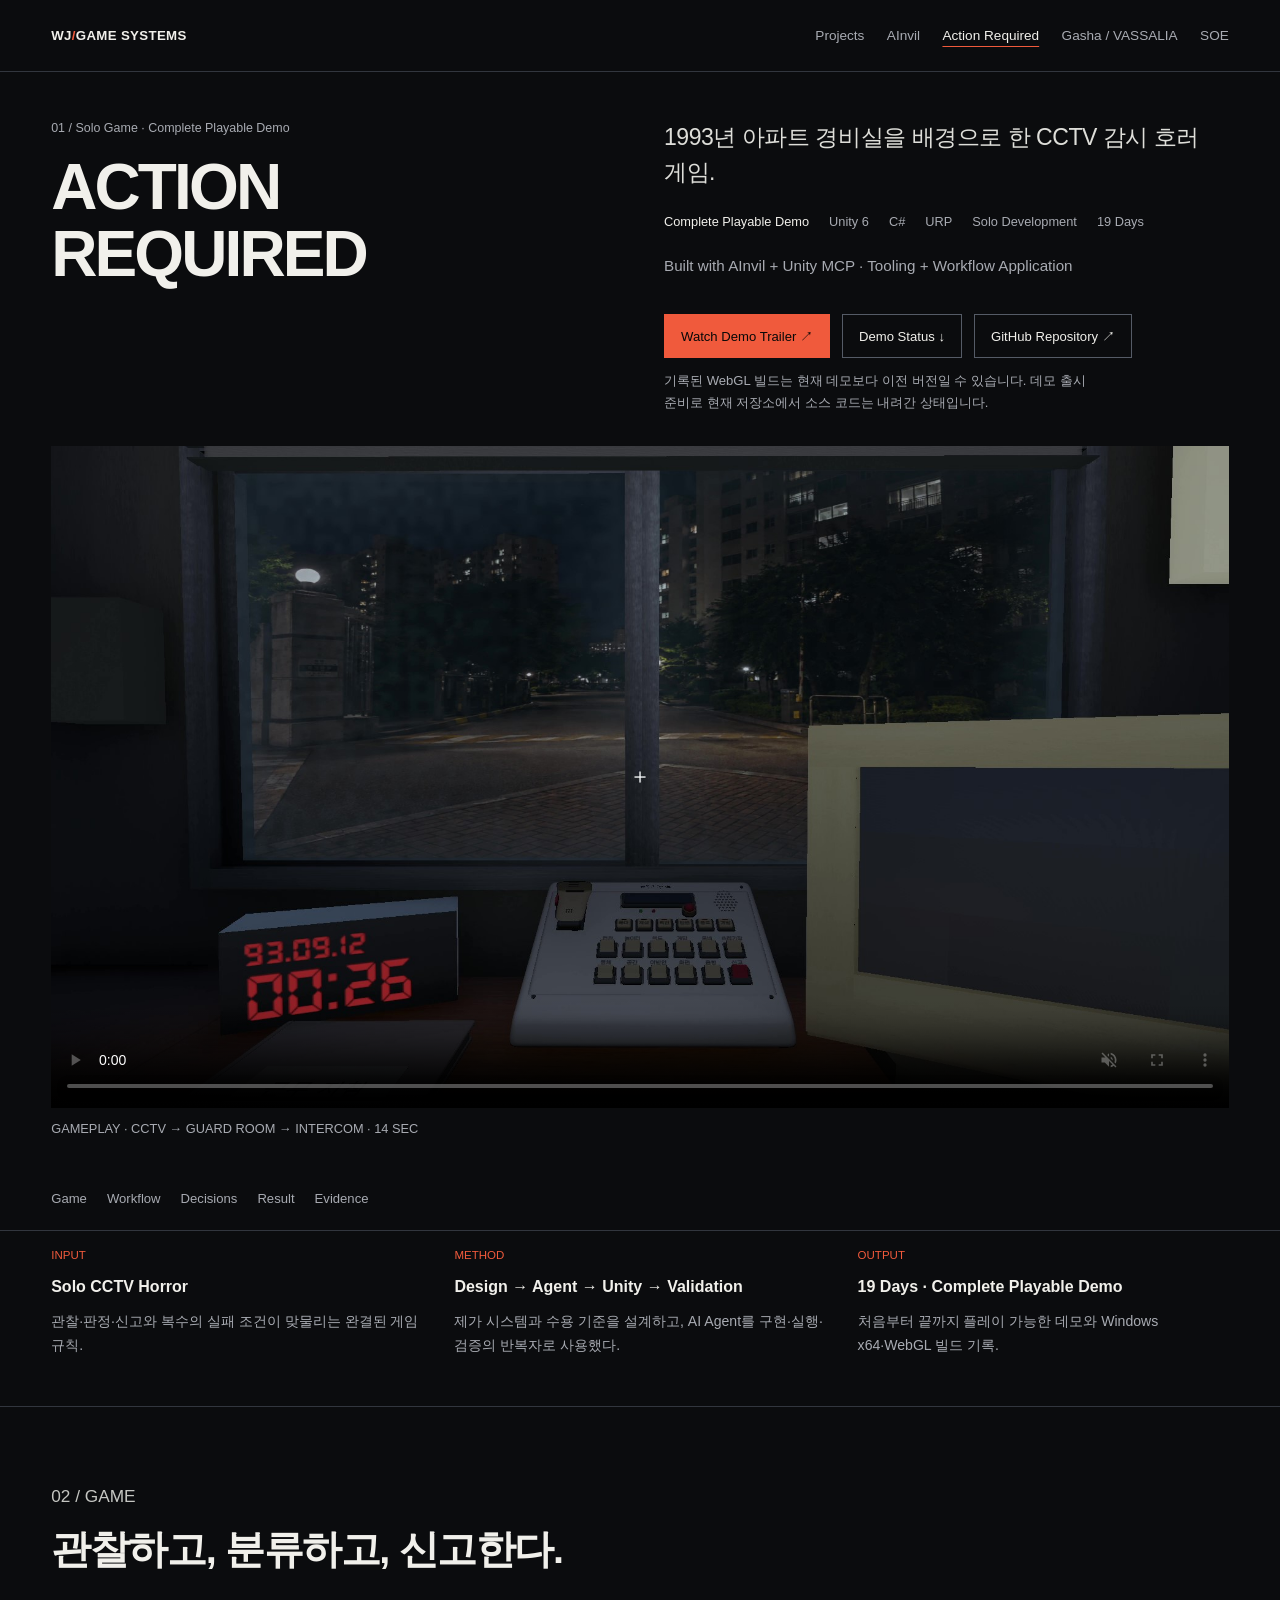
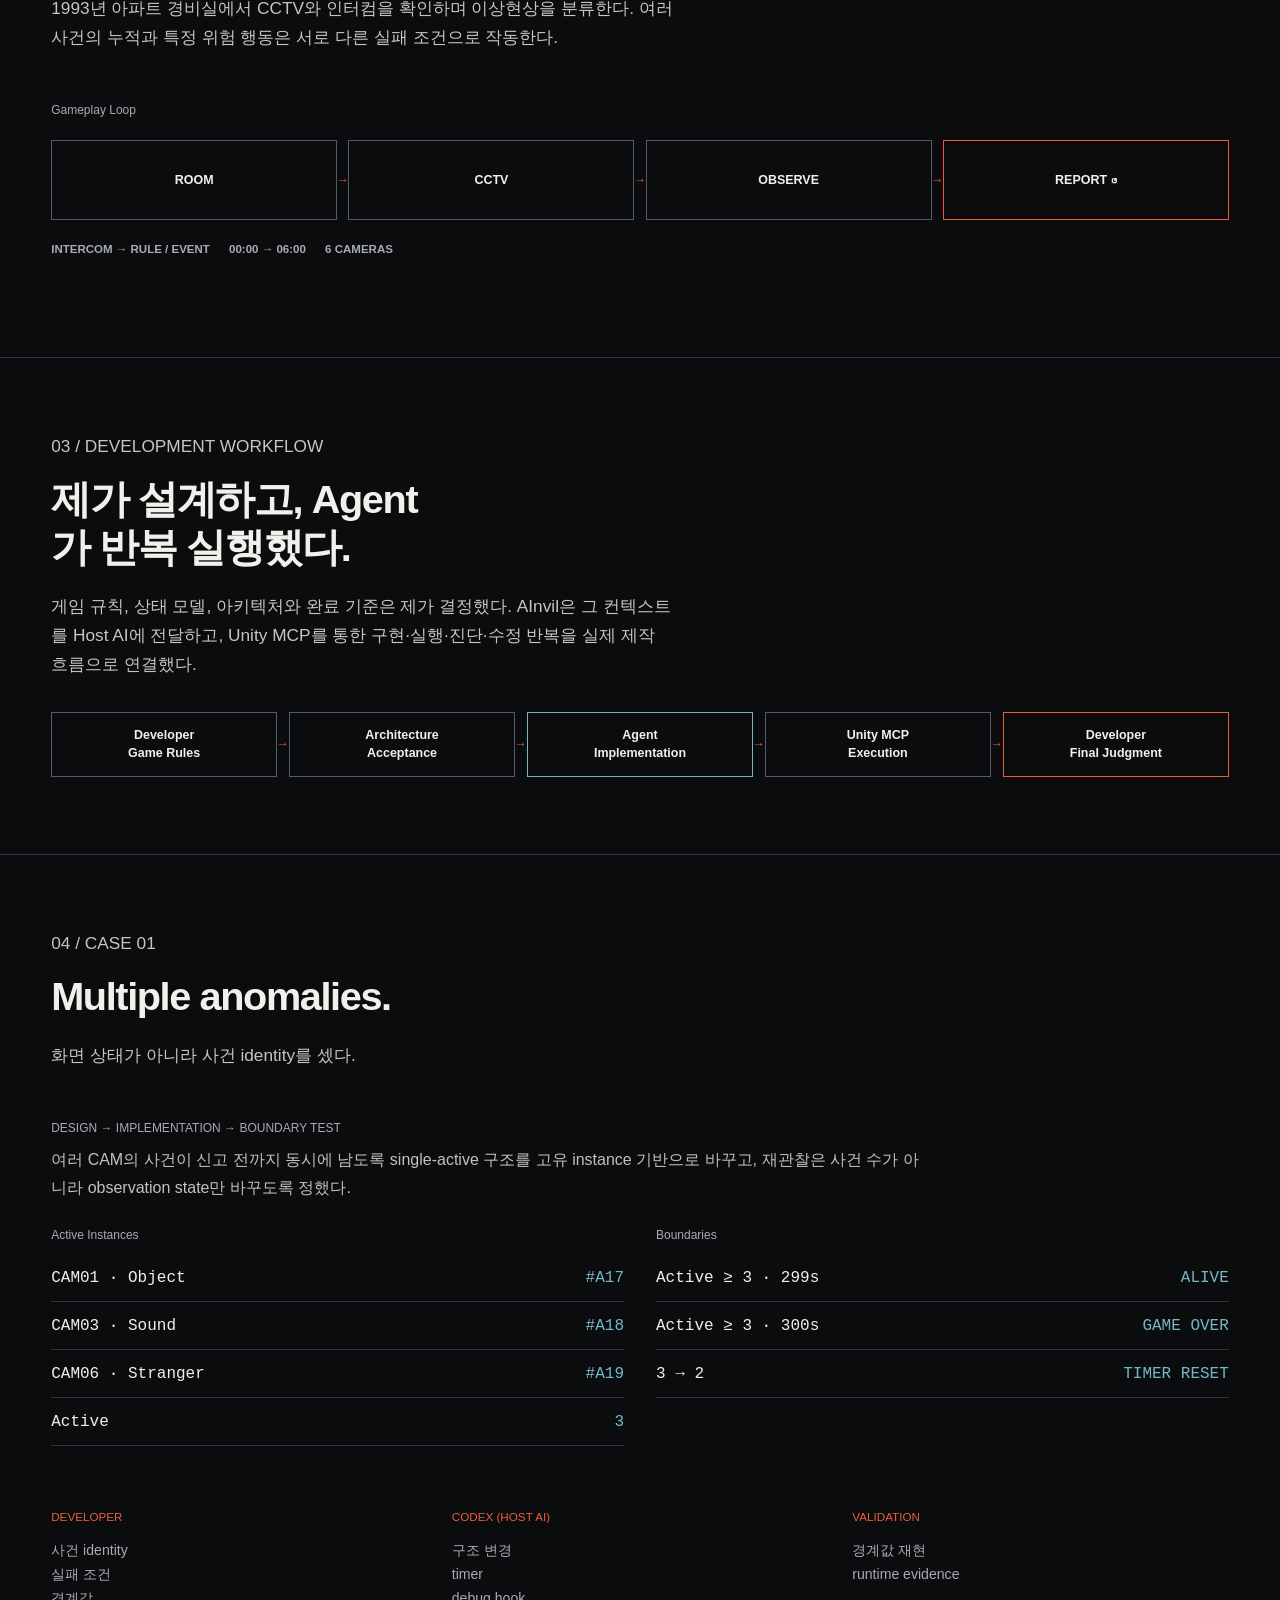
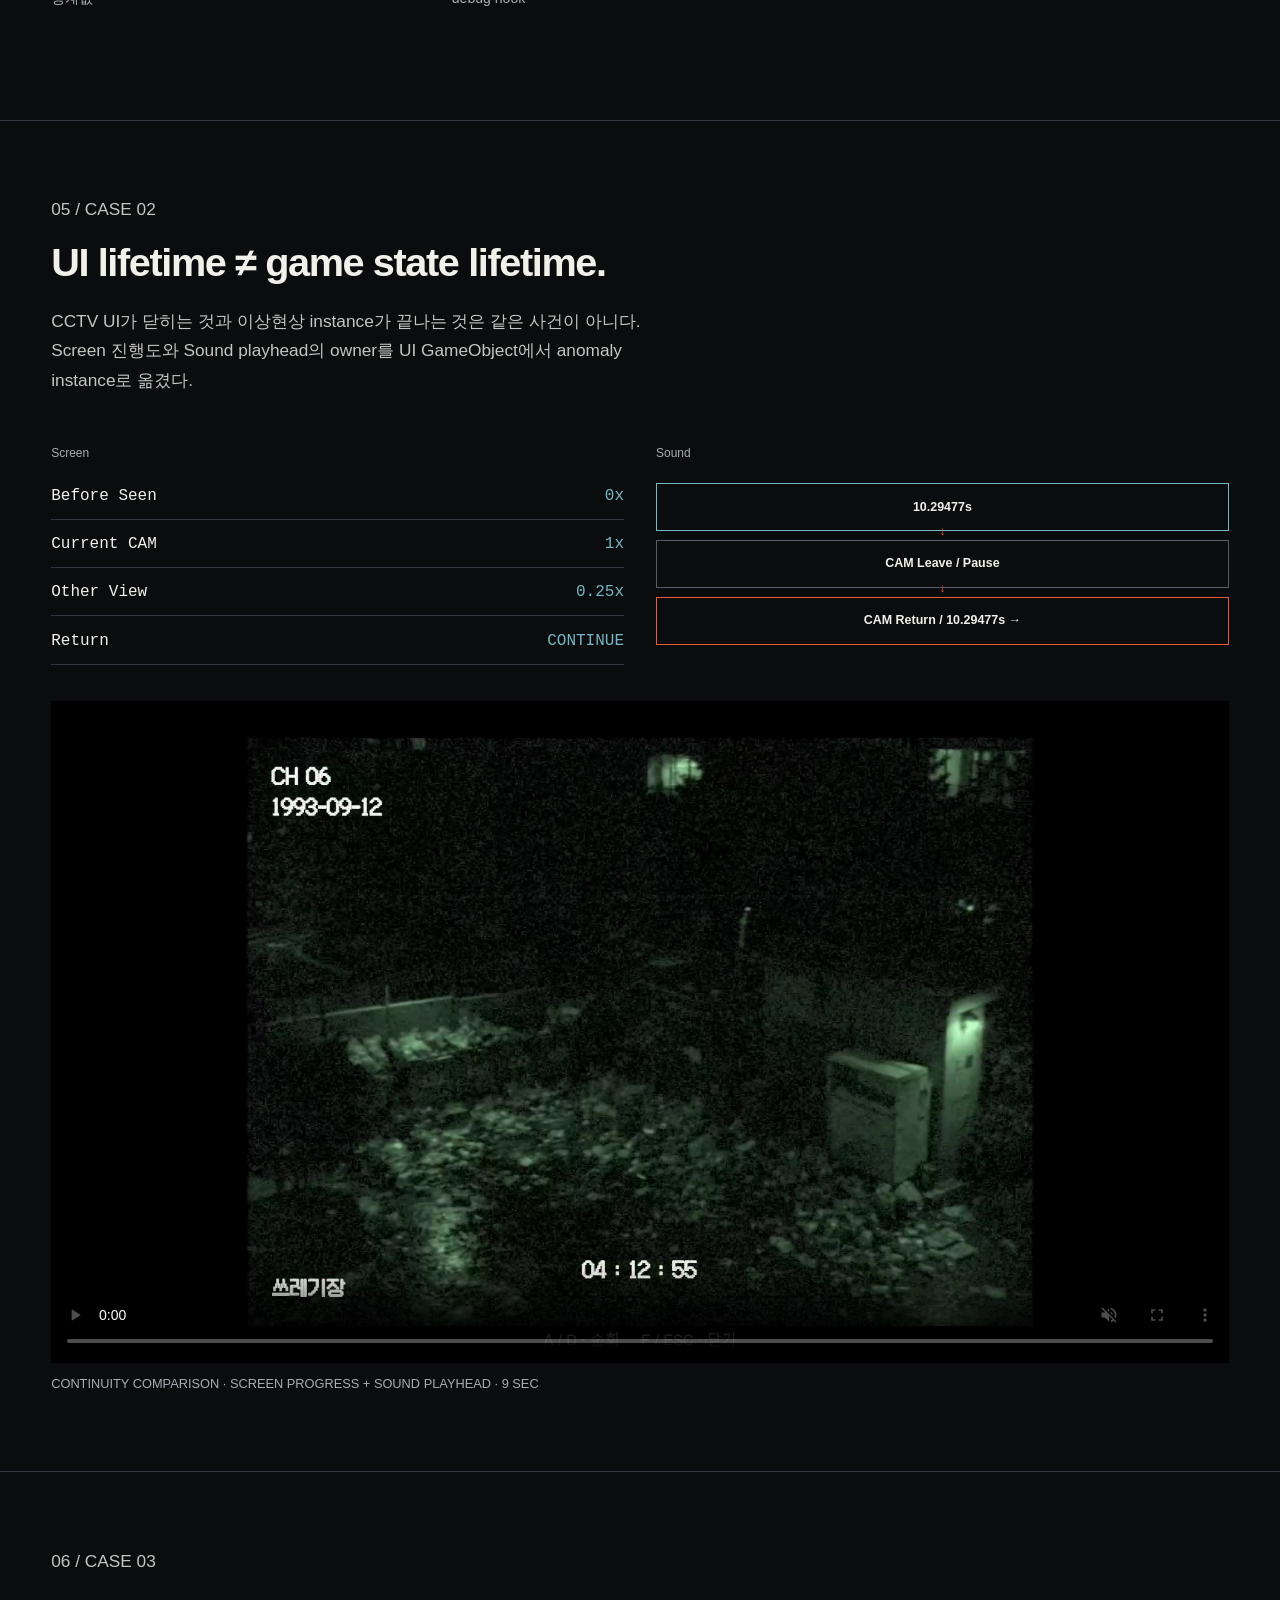
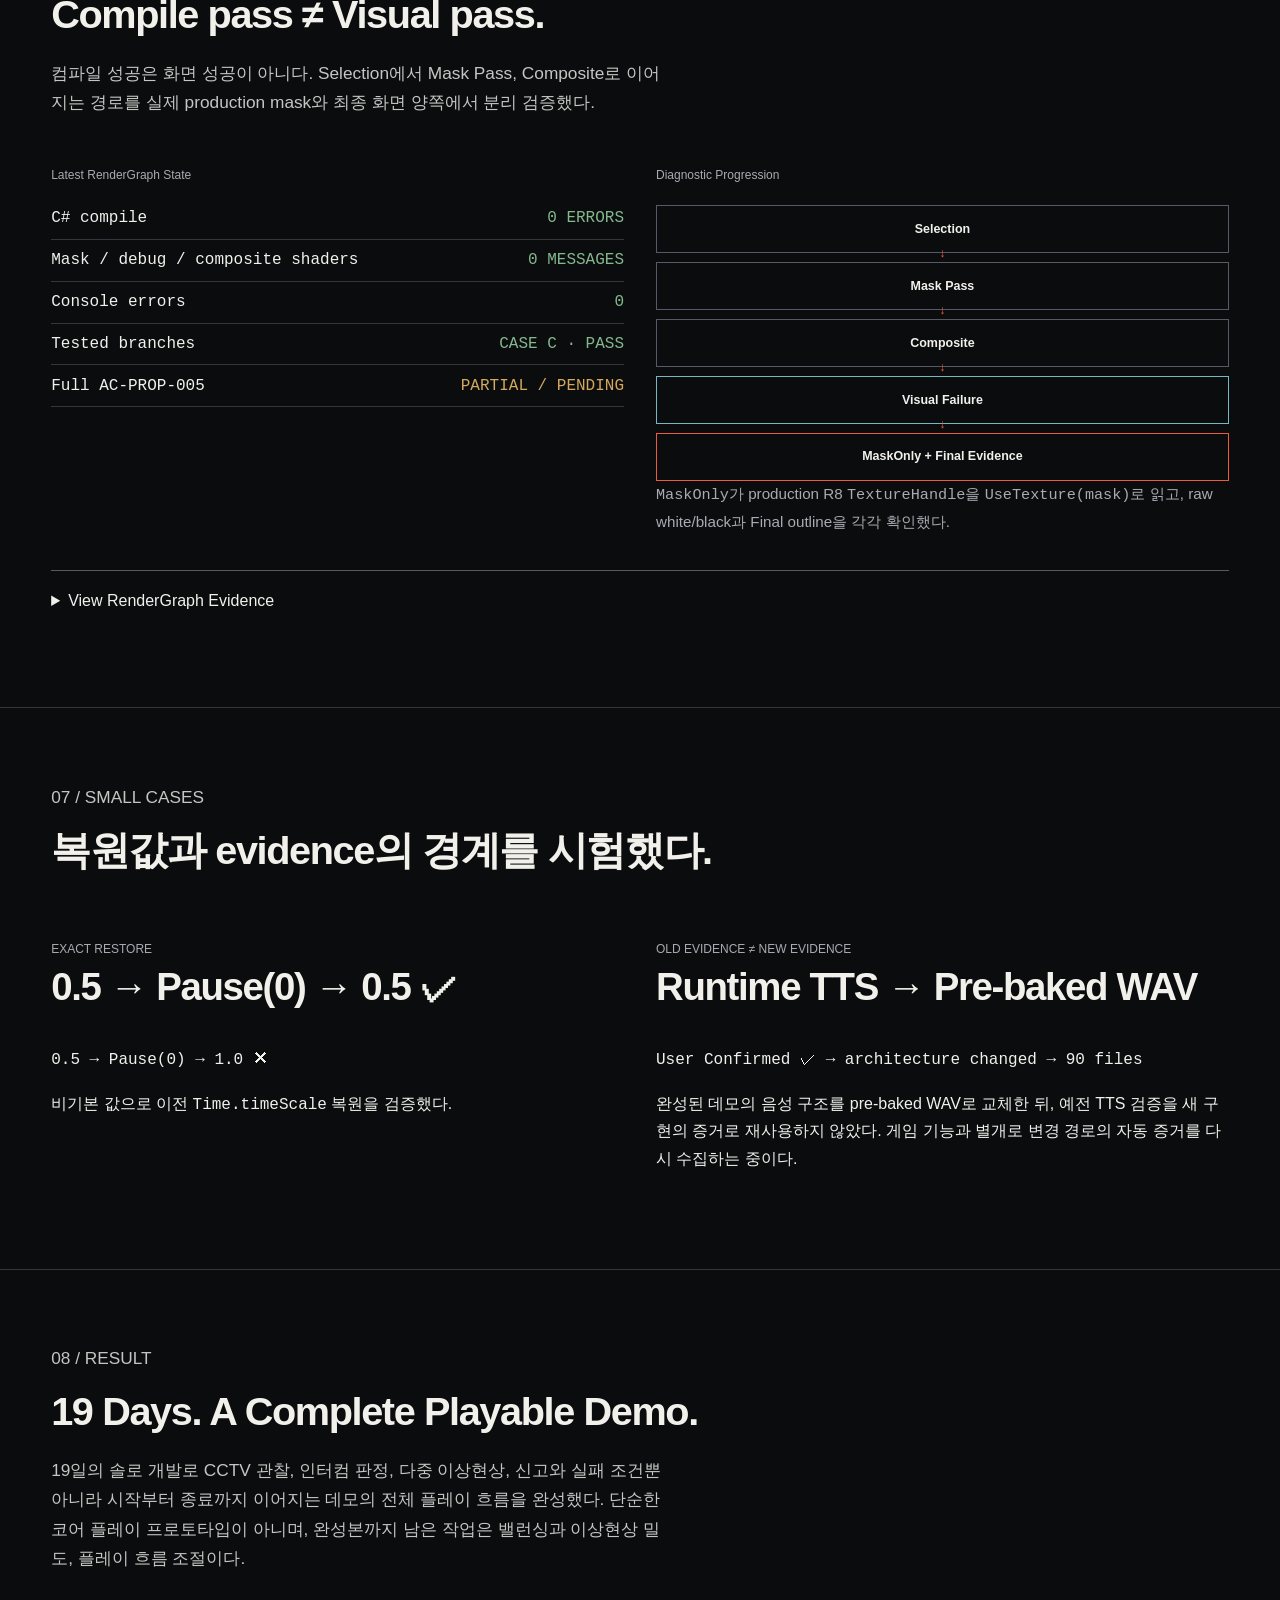
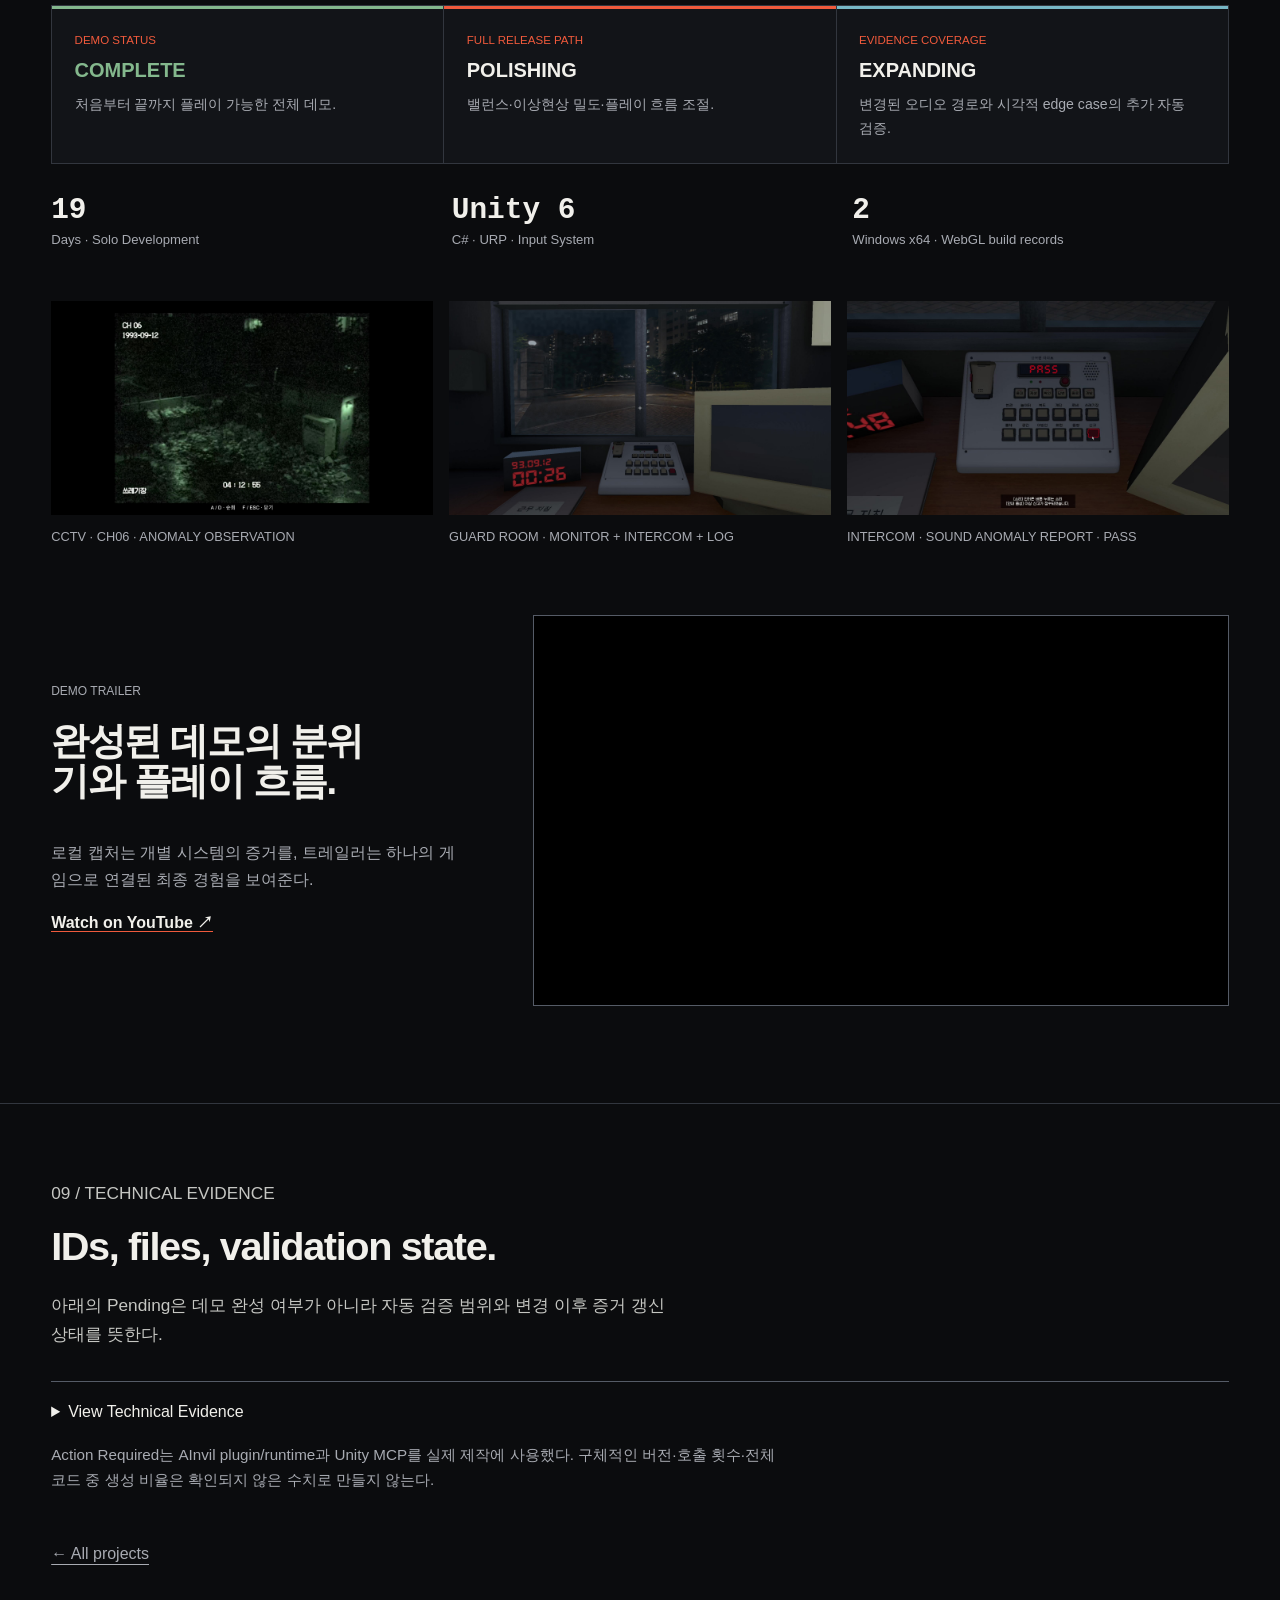
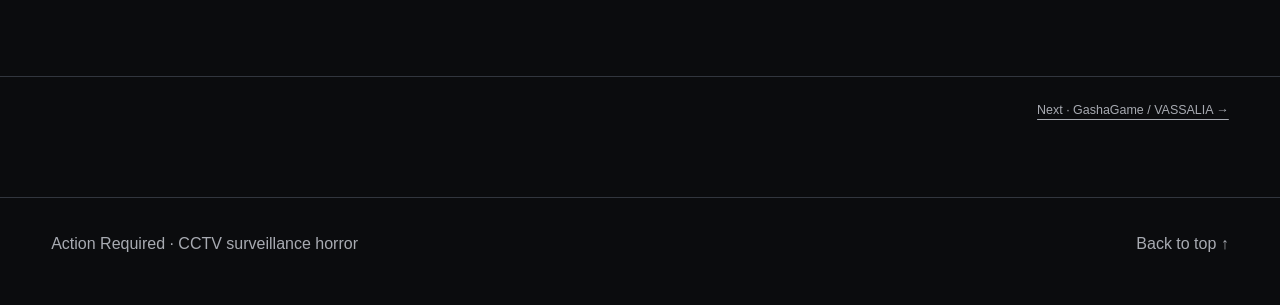
==== commit fd23f0b6: "Update portfolio UI and deployment" ====
--- a/projects/action-required/index.html
+++ b/projects/action-required/index.html
@@ -6,13 +6,13 @@
   <meta name="description" content="19일 만에 완성한 Unity CCTV 감시 호러 플레이어블 데모. AInvil과 Unity MCP를 구현과 검증에 사용한 사례.">
   <meta property="og:type" content="article"><meta property="og:title" content="Action Required — Complete Playable Demo"><meta property="og:description" content="게임 규칙, AI-assisted implementation, Unity 실행과 검증을 연결해 19일 만에 완성한 CCTV 호러 데모.">
   <link rel="icon" href="../../assets/icons/favicon.svg" type="image/svg+xml"><link rel="stylesheet" href="../../styles/base.css?v=20260905-case04"><link rel="stylesheet" href="../../styles/layout.css?v=20260905-case04"><link rel="stylesheet" href="../../styles/components.css?v=20260906-positioning01"><link rel="stylesheet" href="../../styles/project.css?v=20260906-positioning01">
-  <link rel="stylesheet" href="../../styles/editorial.css?v=20260906-editorial01">
+  <link rel="stylesheet" href="../../styles/editorial.css?v=20260906-editorial02">
 </head>
 <body class="project-page action-page">
   <a class="skip-link" href="#content">본문으로 이동</a>
   <header class="site-header"><a class="wordmark" href="../../index.html">WJ<span>/</span>GAME SYSTEMS</a><nav class="site-nav" aria-label="주요 탐색"><a href="../../index.html">Projects</a><a href="../ainvil/index.html">AInvil</a><a href="./index.html" aria-current="page">Action Required</a><a href="../gashagame-vassalia/index.html">Gasha / VASSALIA</a><a href="../soe/index.html">SOE</a></nav></header>
   <main id="content">
-    <section class="hero" aria-labelledby="action-title"><div class="hero-copy"><p class="eyebrow">01 / Solo Game · Complete Playable Demo</p><h1 class="long-title" id="action-title">ACTION<br>REQUIRED</h1><p class="hero-lead">1993년 아파트 경비실을 배경으로 한 CCTV 감시 호러 게임.</p><ul class="project-meta" aria-label="프로젝트 정보"><li>Complete Playable Demo</li><li>Unity 6</li><li>C#</li><li>URP</li><li>Solo Development</li><li>19 Days</li></ul><p class="hero-note">Built with AInvil + Unity MCP · Tooling + Workflow Application</p><div class="hero-actions"><a class="action-link action-link--primary" href="https://youtu.be/4WAs9jlsazg?si=5Ig5pJ_GZCzMAuBr" target="_blank" rel="noreferrer">Watch Demo Trailer ↗</a><a class="action-link" href="#result">Demo Status ↓</a></div></div><figure class="evidence-shot project-video project-video--hero"><video autoplay muted loop controls playsinline preload="metadata" poster="../../assets/ActionRequired/action-required-guard-room.jpg" aria-label="CCTV 관찰, 경비실, 인터컴으로 이어지는 Action Required 게임플레이"><source src="../../assets/ActionRequired/action-required-hero.mp4" type="video/mp4"></video><figcaption>GAMEPLAY · CCTV → GUARD ROOM → INTERCOM · 14 SEC</figcaption></figure></section>
+    <section class="hero" aria-labelledby="action-title"><div class="hero-copy"><p class="eyebrow">01 / Solo Game · Complete Playable Demo</p><h1 class="long-title" id="action-title">ACTION<br>REQUIRED</h1><p class="hero-lead">1993년 아파트 경비실을 배경으로 한 CCTV 감시 호러 게임.</p><ul class="project-meta" aria-label="프로젝트 정보"><li>Complete Playable Demo</li><li>Unity 6</li><li>C#</li><li>URP</li><li>Solo Development</li><li>19 Days</li></ul><p class="hero-note">Built with AInvil + Unity MCP · Tooling + Workflow Application</p><div class="hero-actions"><a class="action-link action-link--primary" href="https://youtu.be/4WAs9jlsazg?si=5Ig5pJ_GZCzMAuBr" target="_blank" rel="noreferrer">Watch Demo Trailer ↗</a><a class="action-link" href="#result">Demo Status ↓</a><a class="action-link" href="https://github.com/AnchobyKim/GeummongnyeonApartments" target="_blank" rel="noreferrer">GitHub Repository ↗</a></div><p class="repository-note">기록된 WebGL 빌드는 현재 데모보다 이전 버전일 수 있습니다. 데모 출시 준비로 현재 저장소에서 소스 코드는 내려간 상태입니다.</p></div><figure class="evidence-shot project-video project-video--hero"><video autoplay muted loop controls playsinline preload="metadata" poster="../../assets/ActionRequired/action-required-guard-room.jpg" aria-label="CCTV 관찰, 경비실, 인터컴으로 이어지는 Action Required 게임플레이"><source src="../../assets/ActionRequired/action-required-hero.mp4" type="video/mp4"></video><figcaption>GAMEPLAY · CCTV → GUARD ROOM → INTERCOM · 14 SEC</figcaption></figure></section>
     <nav class="case-nav" aria-label="Action Required 사례 바로가기"><a href="#game">Game</a><a href="#workflow">Workflow</a><a href="#case-01">Decisions</a><a href="#result">Result</a><a href="#evidence">Evidence</a></nav>
 
     <section class="project-brief" aria-label="Action Required 제작 요약">
--- a/styles/editorial.css
+++ b/styles/editorial.css
@@ -16,7 +16,7 @@
 
 /* Metadata is ordinary reading text. Numbers and symbols retain monospace below. */
 .eyebrow, .section-number, .project-kicker, .card-status,
-.developer-role, .hero-capabilities, .action-link, .signal-path,
+.developer-role, .hero-capabilities, .action-link,
 .project-route, .project-meta, .section-label, .diagram-title,
 .project-brief span, .release-status span, .case-tag,
 .ownership-grid strong, .technical-details summary, .evidence-shot figcaption,
@@ -46,14 +46,12 @@
 .project-kicker a:hover { color: var(--text); text-decoration-color: var(--accent); }
 
 /* A compact introduction opens into an ordered collection, not equal tiles. */
-.home-hero { min-height: auto; padding-block: 3rem 2rem; }
+.home-hero { min-height: auto; padding-block: 2.25rem 1.5rem; }
 .home-hero h1 { max-width: none; font-size: clamp(2.4rem, 6vw, 5rem); letter-spacing: -.05em; }
 .developer-role { margin-bottom: 1.1rem; font-size: 1rem; }
 .hero-statement { max-width: 40rem; font-size: clamp(1.15rem, 2.3vw, 1.65rem); }
 .hero-capabilities { margin-bottom: 1rem; font-size: .85rem; }
-.home-hero .hero-actions { margin-bottom: 1.3rem; }
-.signal-path { max-width: 24rem; font-size: .72rem; color: var(--muted); }
-.signal-path i { margin-inline: .8rem; }
+.home-hero .hero-actions { margin-bottom: 0; }
 .project-index { padding-block: 2rem var(--space-section); }
 .section-heading { display: block; padding-bottom: 1.25rem; }
 .section-heading h2 { font-size: clamp(2rem, 4vw, 3rem); }
@@ -112,6 +110,13 @@
 .project-meta { border: 0; padding: 0; margin: 1.25rem 0; font-size: .8rem; line-height: 1.6; }
 .hero-copy .hero-actions { gap: .75rem; }
 .action-link { font-size: .82rem; line-height: 1.3; }
+.repository-note {
+  max-width: 60ch;
+  margin: .75rem 0 0;
+  color: var(--muted);
+  font-size: .82rem;
+  line-height: 1.65;
+}
 
 /* Action Required: broad cinematic frame under a compact two-column introduction. */
 .action-page .hero { grid-template-columns: 1fr; }
@@ -161,7 +166,9 @@
 .case04-page .hero-copy .hero-lead { grid-column: 1; grid-row: 3; }
 .case04-page .hero-copy .hero-note { grid-column: 1; grid-row: 4; }
 .case04-page .hero-copy .project-meta { grid-column: 1; grid-row: 5; }
-.case04-page .hero > figure { grid-column: 2; grid-row: 3 / 6; align-self: start; }
+.case04-page .hero-copy .hero-actions { grid-column: 1; grid-row: 6; }
+.case04-page .hero-copy .repository-note { grid-column: 1; grid-row: 7; }
+.case04-page .hero > figure { grid-column: 2; grid-row: 3 / 8; align-self: start; }
 .case04-page .hero-copy h1 { font-size: clamp(3rem, 5vw, 5rem); }
 .case04-page .hero-copy .hero-note { line-height: 1.75; }
 
@@ -241,8 +248,17 @@
   transition: color 180ms ease, background-color 180ms ease, text-decoration-color 180ms ease;
 }
 .action-link:active { transform: translateY(1px); }
+@media (max-width: 1120px) {
+  .site-header { flex-direction: column; align-items: flex-start; gap: .85rem; padding-block: 1rem; }
+  .action-page .hero-copy { grid-template-columns: minmax(0, 1fr); gap: .5rem; }
+  .action-page .hero-copy > *, .action-page .hero-copy .eyebrow,
+  .action-page .hero-copy h1, .action-page .hero-copy .hero-lead {
+    grid-column: auto;
+    grid-row: auto;
+  }
+  .action-page .hero-copy .project-meta { margin-top: 1.25rem; }
+}
 @media (max-width: 1000px) {
-  .site-header { flex-direction: column; align-items: flex-start; gap: .85rem; padding-block: 1rem; }
   .hero-copy h1, .hero-copy h1.long-title { font-size: 2.8rem; }
 }
 @media (max-width: 767px) {
@@ -292,6 +308,7 @@
   .project-page .hero .hero-note { order: 5; }
   .project-page .hero .project-meta { order: 6; }
   .project-page .hero .hero-actions { order: 7; }
+  .project-page .hero .repository-note { order: 8; }
   .ainvil-page .hero > .diagram { order: 4; }
   .ainvil-page .hero > .ainvil-runtime-proof { order: 5; }
   .ainvil-page .hero .hero-note { order: 3; }
